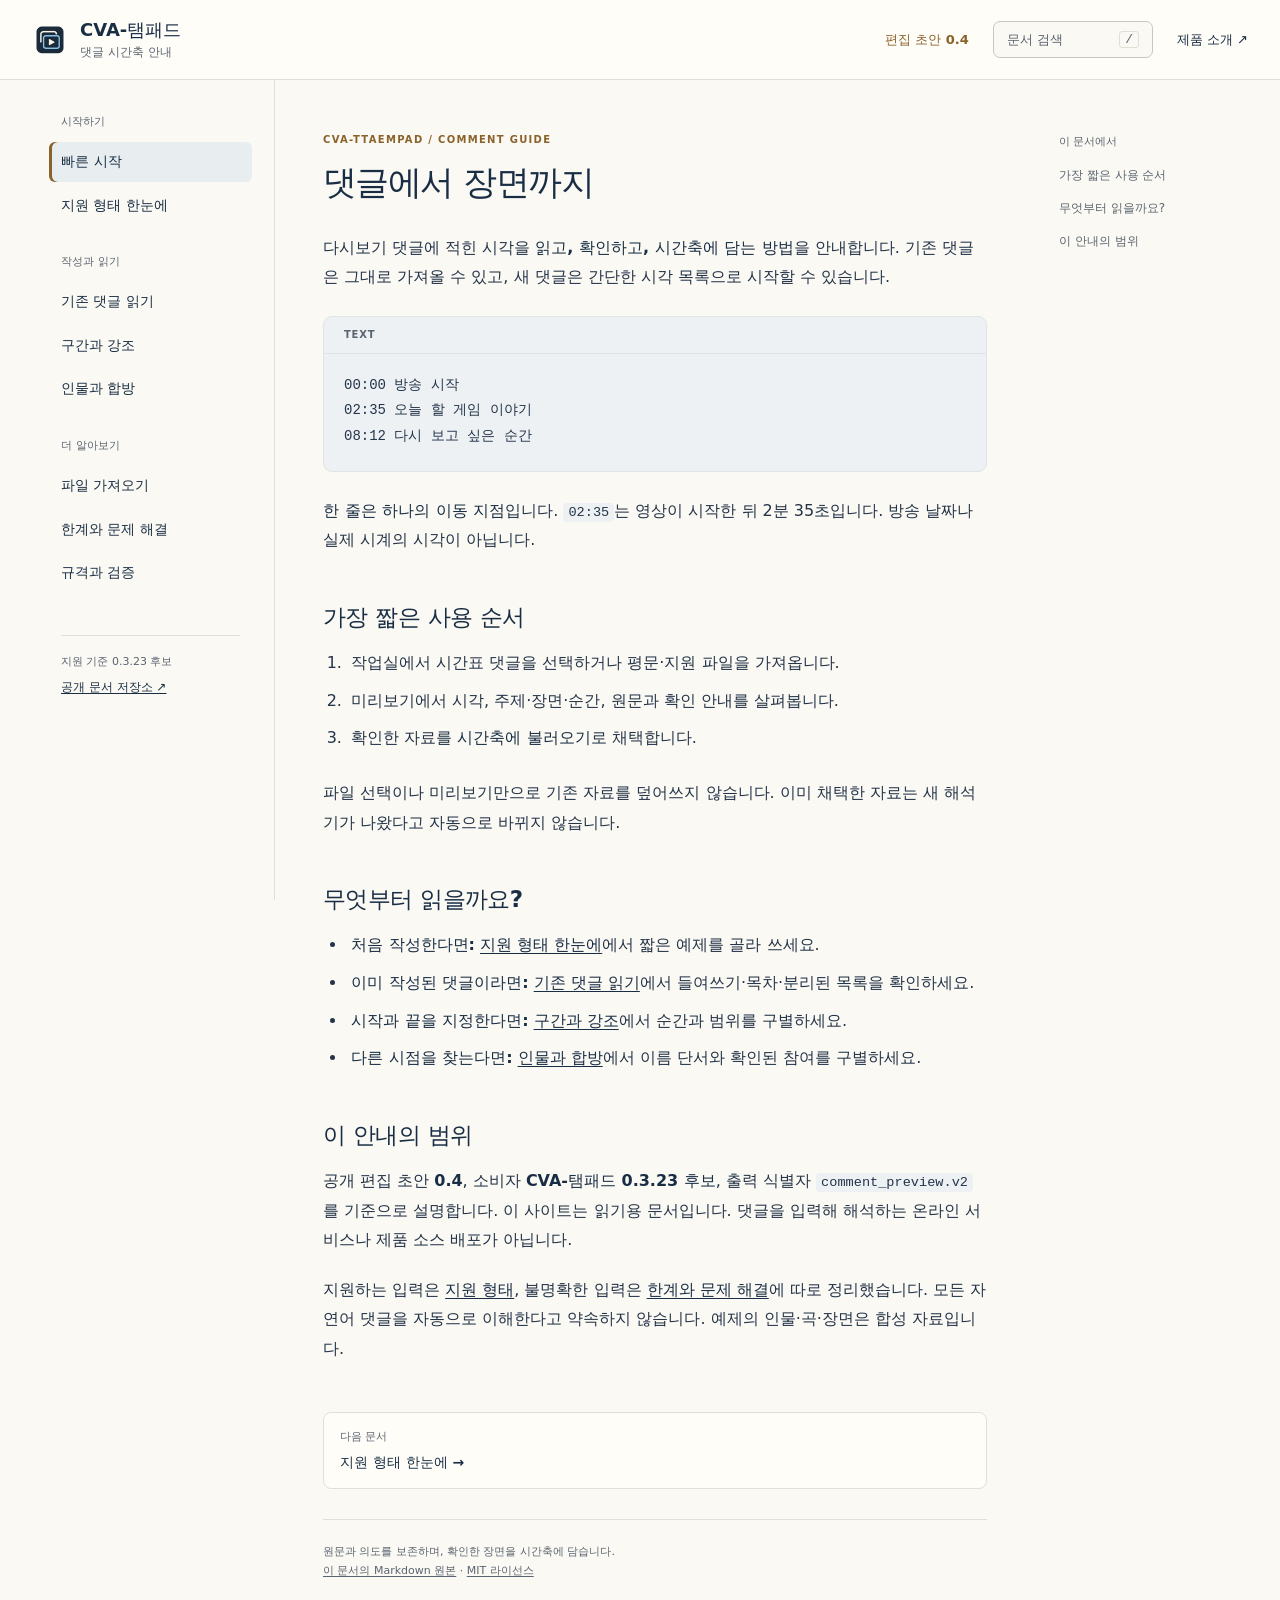
==== docs/index.html @ ede3d22b "docs: publish selective CVA-탬패드 comment guide and reading site" ====
<!doctype html>
<html lang="ko">
<head>
  <meta charset="utf-8"><meta name="viewport" content="width=device-width,initial-scale=1">
  <title>빠른 시작 · CVA-탬패드 댓글 안내</title>
  <meta name="description" content="CVA-탬패드가 읽는 댓글 시각과 목차, 구간, 인물, 파일 형식을 예제로 설명합니다.">
  <meta name="color-scheme" content="light">
  <link rel="icon" href="assets/app-icon.png" type="image/png">
  <link rel="stylesheet" href="assets/site.css">
  <script src="assets/search-index.js" defer></script><script src="assets/site.js" defer></script>
</head>
<body>
  <a class="skip-link" href="#main">본문으로 건너뛰기</a>
  <header class="site-header">
    <a class="brand" href="index.html"><img src="assets/app-icon.png" alt="" width="36" height="36"><span>CVA-탬패드<small>댓글 시간축 안내</small></span></a>
    <div class="header-actions"><span class="version">편집 초안 0.4</span><button class="search-open" type="button" hidden>문서 검색 <kbd>/</kbd></button><a href="https://ttaem.com/brand/ttaempad">제품 소개 <span aria-hidden="true">↗</span></a></div>
  </header>
  <div class="site-layout">
    <aside class="sidebar"><details class="nav-drawer" open><summary>문서 목차</summary><nav aria-label="문서"><p class="nav-group">시작하기</p>
<a href="index.html" aria-current="page">빠른 시작</a>
<a href="formats.html">지원 형태 한눈에</a>
<p class="nav-group">작성과 읽기</p>
<a href="existing.html">기존 댓글 읽기</a>
<a href="ranges.html">구간과 강조</a>
<a href="people.html">인물과 합방</a>
<p class="nav-group">더 알아보기</p>
<a href="files.html">파일 가져오기</a>
<a href="limits.html">한계와 문제 해결</a>
<a href="reference.html">규격과 검증</a></nav><div class="sidebar-foot"><span>지원 기준 0.3.23 후보</span><a href="https://github.com/ttaem00/cva-ttaempad-timeline-spec">공개 문서 저장소 ↗</a></div></details></aside>
    <main id="main" tabindex="-1"><p class="eyebrow">CVA-TTAEMPAD / COMMENT GUIDE</p><article><h1 id="댓글에서-장면까지">댓글에서 장면까지</h1>
<p>다시보기 댓글에 적힌 시각을 <strong>읽고, 확인하고, 시간축에 담는 방법</strong>을 안내합니다. 기존 댓글은 그대로 가져올 수 있고, 새 댓글은 간단한 시각 목록으로 시작할 수 있습니다.</p>
<div class="code-example"><span class="code-label">TEXT</span><pre><code>00:00 방송 시작
02:35 오늘 할 게임 이야기
08:12 다시 보고 싶은 순간</code></pre></div>
<p><strong>한 줄은 하나의 이동 지점</strong>입니다. <code>02:35</code>는 영상이 시작한 뒤 2분 35초입니다. 방송 날짜나 실제 시계의 시각이 아닙니다.</p>
<h2 id="가장-짧은-사용-순서">가장 짧은 사용 순서</h2>
<ol><li>작업실에서 시간표 댓글을 선택하거나 평문·지원 파일을 가져옵니다.</li><li>미리보기에서 시각, 주제·장면·순간, 원문과 확인 안내를 살펴봅니다.</li><li>확인한 자료를 <strong>시간축에 불러오기</strong>로 채택합니다.</li></ol>
<p>파일 선택이나 미리보기만으로 기존 자료를 덮어쓰지 않습니다. 이미 채택한 자료는 새 해석기가 나왔다고 자동으로 바뀌지 않습니다.</p>
<h2 id="무엇부터-읽을까요">무엇부터 읽을까요?</h2>
<ul><li><strong>처음 작성한다면:</strong> <a href="formats.html">지원 형태 한눈에</a>에서 짧은 예제를 골라 쓰세요.</li><li><strong>이미 작성된 댓글이라면:</strong> <a href="existing.html">기존 댓글 읽기</a>에서 들여쓰기·목차·분리된 목록을 확인하세요.</li><li><strong>시작과 끝을 지정한다면:</strong> <a href="ranges.html">구간과 강조</a>에서 순간과 범위를 구별하세요.</li><li><strong>다른 시점을 찾는다면:</strong> <a href="people.html">인물과 합방</a>에서 이름 단서와 확인된 참여를 구별하세요.</li></ul>
<h2 id="이-안내의-범위">이 안내의 범위</h2>
<p>공개 편집 초안 <strong>0.4</strong>, 소비자 <strong>CVA-탬패드 0.3.23 후보</strong>, 출력 식별자 <code>comment_preview.v2</code>를 기준으로 설명합니다. 이 사이트는 읽기용 문서입니다. 댓글을 입력해 해석하는 온라인 서비스나 제품 소스 배포가 아닙니다.</p>
<p>지원하는 입력은 <a href="formats.html">지원 형태</a>, 불명확한 입력은 <a href="limits.html">한계와 문제 해결</a>에 따로 정리했습니다. 모든 자연어 댓글을 자동으로 이해한다고 약속하지 않습니다. 예제의 인물·곡·장면은 합성 자료입니다.</p></article><nav class="page-turn" aria-label="이전 다음 문서"><a href="formats.html"><small>다음 문서</small><span>지원 형태 한눈에 →</span></a></nav><footer>원문과 의도를 보존하며, 확인한 장면을 시간축에 담습니다.<br><a href="source/index.md">이 문서의 Markdown 원본</a> · <a href="https://github.com/ttaem00/cva-ttaempad-timeline-spec/blob/main/LICENSE">MIT 라이선스</a></footer></main>
    <aside class="toc"><nav aria-label="현재 문서 목차"><p>이 문서에서</p><a class="toc-depth-2" href="#가장-짧은-사용-순서">가장 짧은 사용 순서</a><a class="toc-depth-2" href="#무엇부터-읽을까요">무엇부터 읽을까요?</a><a class="toc-depth-2" href="#이-안내의-범위">이 안내의 범위</a></nav></aside>
  </div>
  <dialog id="search-dialog" aria-labelledby="search-title"><form method="dialog" class="search-head"><h2 id="search-title">문서 검색</h2><button aria-label="검색 닫기">닫기</button></form><label for="search-input">찾을 내용</label><input id="search-input" type="search" placeholder="예: 들여쓰기, 괄호, 합방" autocomplete="off"><p id="search-status" role="status">단어를 입력하면 문서를 찾습니다.</p><div id="search-results"></div></dialog>
  <noscript><p class="no-script">본문과 목차는 그대로 읽을 수 있습니다. 검색은 브라우저의 페이지 찾기(Ctrl+F)를 사용하세요.</p></noscript>
</body></html>
---- docs/assets/site.css ----
:root{--paper:#fbf9f3;--surface:#fffdf8;--navy:#192e45;--text:#243449;--muted:#5a6470;--brass:#8a622b;--line:#e2dfd5;--code:#edf1f4;--selected:#e8edf0;--focus:#285c91;font-family:system-ui,-apple-system,"Segoe UI","Malgun Gothic",sans-serif;color:var(--text);background:var(--paper);font-synthesis:none}*{box-sizing:border-box}body{margin:0}a{color:var(--navy);text-underline-offset:.2em}a:hover{color:#75551f}button,input,summary{font:inherit}button,summary{cursor:pointer}button{color:var(--navy);background:var(--surface);border:1px solid #c9c7bf;border-radius:7px;padding:.55rem .8rem}a:focus-visible,button:focus-visible,input:focus-visible,summary:focus-visible,.table-scroll:focus-visible{outline:3px solid var(--focus);outline-offset:4px}main:focus{outline:none}.skip-link{position:fixed;z-index:10;left:12px;top:10px;padding:10px 16px;background:var(--navy);color:white;transform:translateY(-160%)}.skip-link:focus{transform:translateY(0)}.site-header{height:80px;border-bottom:1px solid var(--line);display:flex;align-items:center;justify-content:space-between;padding:0 32px;gap:20px;background:var(--surface);position:sticky;top:0;z-index:3}.brand{display:flex;align-items:center;gap:12px;text-decoration:none;font-size:18px;font-weight:750}.brand small{display:block;font-size:12px;color:var(--muted);font-weight:500;margin-top:2px}.header-actions{display:flex;align-items:center;gap:24px;font-size:13px}.header-actions>a{text-decoration:none}.version{color:var(--brass);font-weight:600}.search-open{min-width:160px;text-align:left;background:var(--paper);color:var(--muted);font-size:13px}.search-open kbd{float:right;border:1px solid var(--line);padding:0 5px;border-radius:3px}.site-layout{display:grid;grid-template-columns:248px minmax(0,760px) 218px;max-width:1420px;margin:auto;justify-content:center}.sidebar{border-right:1px solid var(--line);padding:34px 22px;position:sticky;top:80px;height:calc(100vh - 80px);overflow-y:auto}.nav-drawer>summary{display:none}.sidebar nav{display:grid;gap:4px}.nav-group{font-size:11px;color:var(--muted);font-weight:650;margin:25px 12px 9px}.nav-group:first-child{margin-top:0}.sidebar nav>a{font-size:14px;text-decoration:none;padding:10px 12px;border-radius:6px;line-height:1.4}.sidebar nav>a[aria-current]{background:var(--selected);font-weight:700;color:var(--navy);box-shadow:inset 3px 0 var(--brass)}.sidebar-foot{margin:42px 12px 0;padding-top:18px;border-top:1px solid var(--line);display:grid;gap:10px;font-size:11px;color:var(--muted)}.sidebar-foot a{font-size:12px}main{padding:54px 48px 32px;min-width:0}.eyebrow{font-size:10px;letter-spacing:.13em;color:var(--brass);font-weight:650;margin:0 0 14px}article{font-size:16px;line-height:1.85;overflow-wrap:anywhere}h1,h2,h3,h4,h5,h6{color:var(--navy);line-height:1.4;letter-spacing:-.025em;scroll-margin-top:108px}h1{font-size:34px;margin:0 0 26px;letter-spacing:-.045em}h2{font-size:23px;margin:46px 0 15px}h3{font-size:19px;margin:32px 0 12px}h4,h5,h6{font-size:17px;margin:25px 0 10px}article p{margin:0 0 20px}article strong{font-weight:700;color:var(--navy)}article ul,article ol{padding-left:24px;margin:15px 0 25px}article li{padding-left:4px;margin:8px 0}article code{font-family:ui-monospace,"Cascadia Code",Consolas,monospace;background:var(--code);font-size:.85em;padding:2px 5px;border-radius:4px;word-break:normal}article pre{margin:0;white-space:pre;overflow-x:auto;padding:19px 20px 22px;line-height:1.8;font-size:14px;tab-size:2}article pre code{background:none;padding:0;font-size:inherit;border-radius:0}.code-example{background:var(--code);border:1px solid #dfe4e7;border-radius:9px;margin:24px 0}.code-label{display:block;font-size:10px;letter-spacing:.08em;font-weight:650;color:var(--muted);border-bottom:1px solid #dfe4e7;padding:9px 20px}article table{width:100%;border-collapse:collapse;font-size:13px;line-height:1.65}article th{text-align:left;color:var(--navy);background:#f0efe7;font-weight:700;white-space:nowrap}article th,article td{padding:12px 13px;border-bottom:1px solid var(--line);vertical-align:top}.table-scroll{overflow-x:auto;margin:23px 0;border:1px solid var(--line);border-radius:8px}article table tr:last-child td{border-bottom:0}article td code{font-size:12px}blockquote{margin:22px 0;border-left:3px solid var(--brass);padding:10px 18px;background:#f3efe4}.toc{padding:54px 24px;position:sticky;top:80px;height:calc(100vh - 80px);overflow-y:auto}.toc nav{display:grid;gap:13px}.toc p{font-size:11px;color:var(--muted);margin:0 0 4px}.toc a{font-size:12px;line-height:1.65;color:var(--muted);text-decoration:none}.toc a:hover{color:var(--navy);text-decoration:underline}.page-turn{display:flex;gap:15px;margin:48px 0 30px}.page-turn>a{flex:1;padding:16px;border:1px solid var(--line);border-radius:8px;text-decoration:none;background:var(--surface)}.page-turn small{display:block;font-size:11px;color:var(--muted);margin-bottom:8px}.page-turn span{font-size:14px;font-weight:600}footer{font-size:11px;line-height:1.8;color:var(--muted);padding-top:22px;border-top:1px solid var(--line)}footer a{color:var(--muted)}dialog{border:1px solid var(--line);border-radius:12px;padding:24px;width:min(640px,calc(100vw - 32px));max-height:80vh;color:var(--text);background:var(--surface)}dialog::backdrop{background:rgb(16 31 46 / .45)}.search-head{display:flex;align-items:center;justify-content:space-between;margin-bottom:20px}.search-head h2{font-size:20px;margin:0}dialog label{display:block;font-size:13px;font-weight:650;margin-bottom:8px}dialog input{width:100%;padding:12px 14px;border:1px solid #a9b4bc;border-radius:6px;background:white;color:var(--text)}#search-status{font-size:12px;color:var(--muted);line-height:1.6}#search-results{display:grid;gap:7px}#search-results a{display:block;padding:12px;border:1px solid var(--line);border-radius:6px;text-decoration:none;font-size:14px}.no-script{padding:10px 24px;font-size:12px;background:#f0eadb}[hidden]{display:none!important}@media(max-width:1250px){.site-layout{grid-template-columns:220px minmax(0,760px)}.toc{display:none}.sidebar{padding-left:17px;padding-right:17px}.site-header{padding:0 24px}}@media(max-width:800px){.site-header{height:auto;min-height:72px;padding:14px 20px;position:static;align-items:flex-start}.brand{font-size:16px;gap:8px}.brand img{width:32px;height:32px}.header-actions{gap:10px;flex-wrap:wrap;justify-content:flex-end}.header-actions>a,.version{display:none}.search-open{min-width:110px;padding:9px 10px}.site-layout{display:block}.sidebar{position:static;height:auto;border-right:0;border-bottom:1px solid var(--line);padding:0 20px;background:var(--surface)}.nav-drawer>summary{display:list-item;padding:15px 0;font-size:14px;font-weight:650}.nav-drawer nav{grid-template-columns:1fr 1fr;padding:6px 0 20px}.nav-group{grid-column:1/-1;margin:15px 12px 3px}.sidebar-foot{display:none}main{padding:36px 24px}h1{font-size:29px}h2{font-size:21px;margin-top:36px}article{font-size:15px}article pre{font-size:12px;padding:14px}.table-scroll{margin-left:0;margin-right:0}article th,article td{padding:10px;min-width:96px}h1,h2,h3{scroll-margin-top:24px}.eyebrow{font-size:9px}.page-turn{gap:10px}.page-turn>a{padding:12px}.page-turn span{font-size:13px}}@media print{.site-header,.sidebar,.toc,.page-turn,dialog,.no-script{display:none}.site-layout{display:block}main{padding:0;max-width:none}article{font-size:11pt}a{color:inherit}pre{white-space:pre-wrap!important}h2{break-after:avoid}.code-example,table{break-inside:avoid}footer{margin-top:24px}}
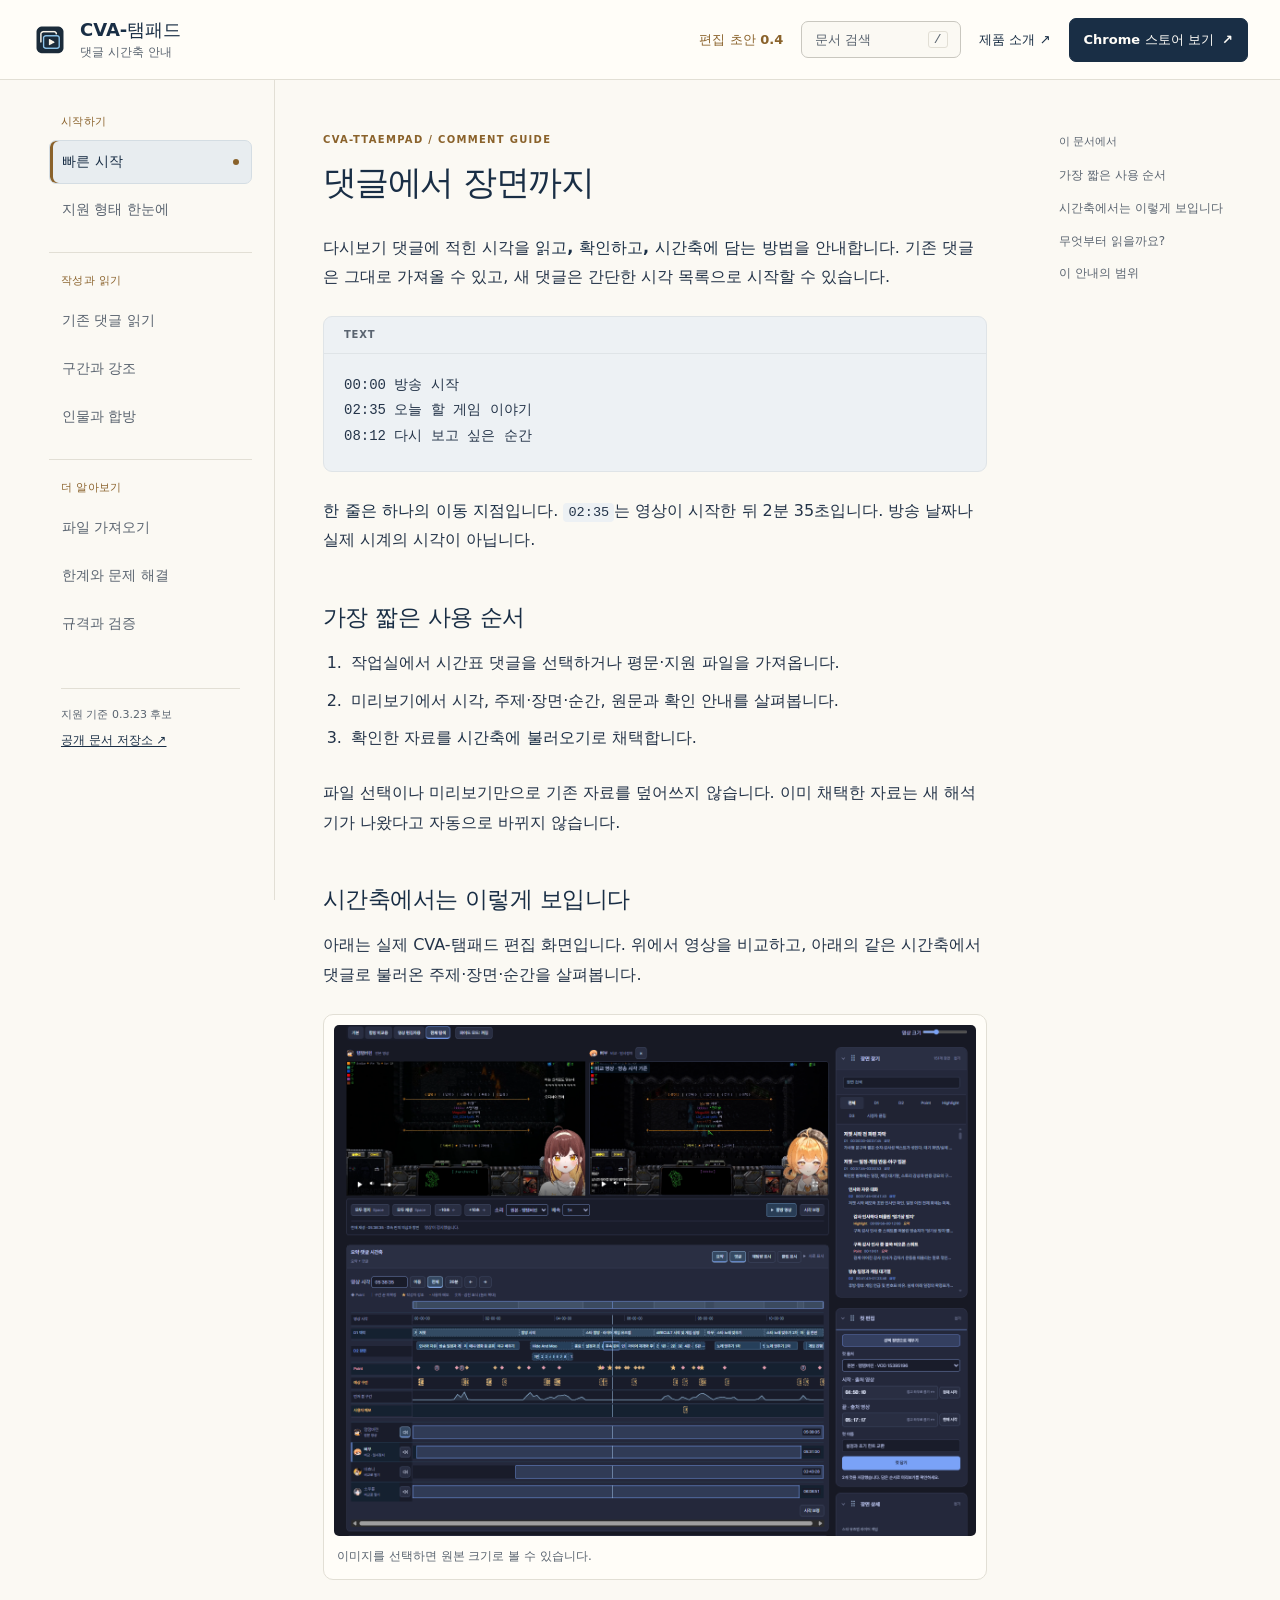
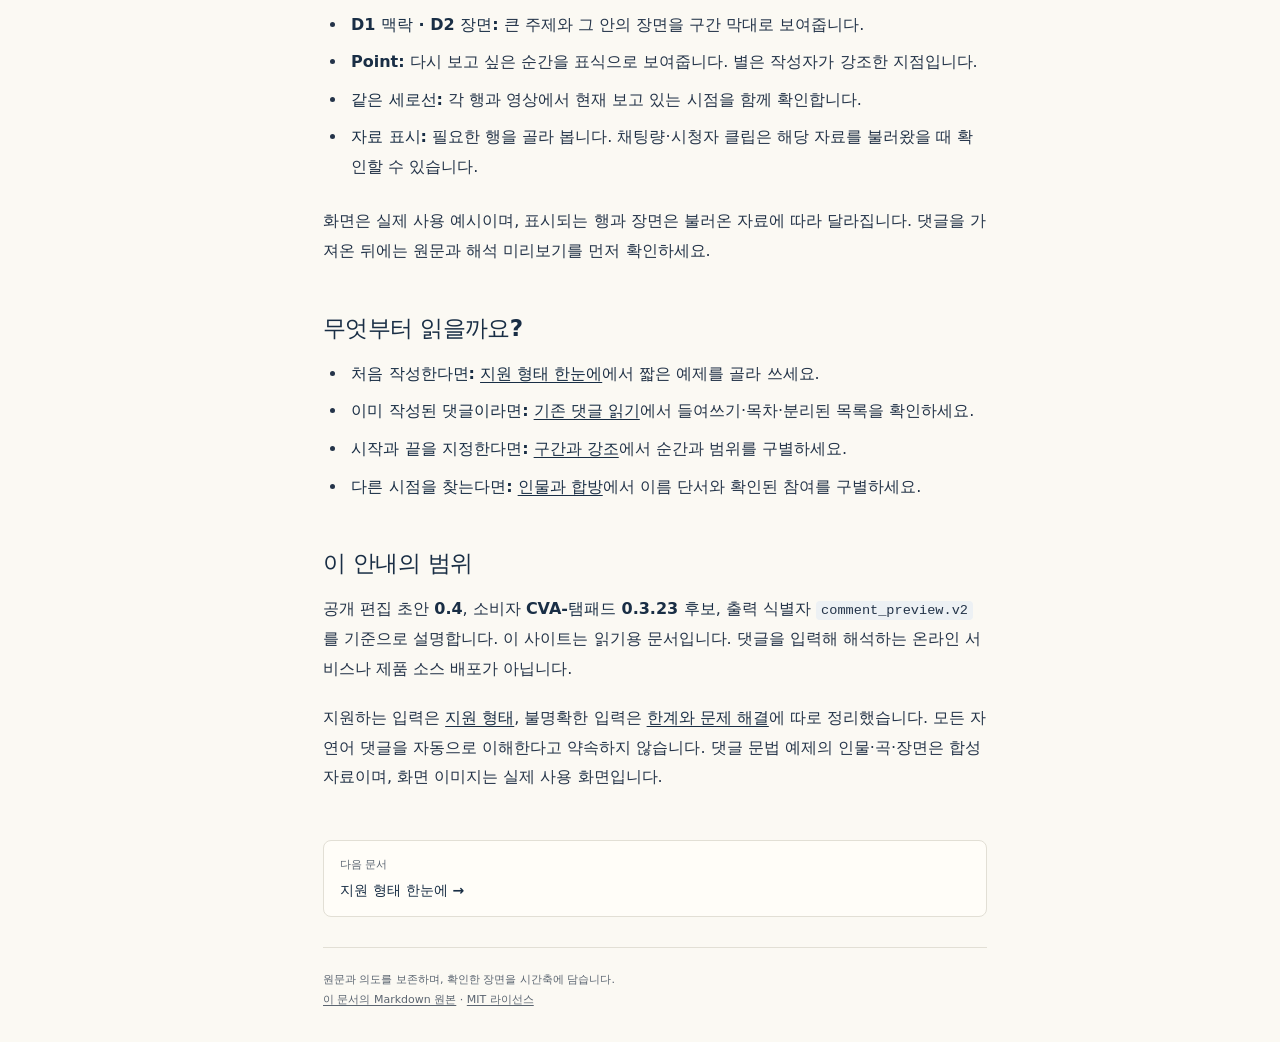
==== commit eabf788a: "docs: refine navigation and show actual editor timeline" ====
--- a/docs/index.html
+++ b/docs/index.html
@@ -13,20 +13,23 @@
   <a class="skip-link" href="#main">본문으로 건너뛰기</a>
   <header class="site-header">
     <a class="brand" href="index.html"><img src="assets/app-icon.png" alt="" width="36" height="36"><span>CVA-탬패드<small>댓글 시간축 안내</small></span></a>
-    <div class="header-actions"><span class="version">편집 초안 0.4</span><button class="search-open" type="button" hidden>문서 검색 <kbd>/</kbd></button><a href="https://ttaem.com/brand/ttaempad">제품 소개 <span aria-hidden="true">↗</span></a></div>
+    <div class="header-actions"><span class="version">편집 초안 0.4</span><button class="search-open" type="button" hidden>문서 검색 <kbd>/</kbd></button><a class="product-link" href="https://ttaem.com/brand/ttaempad">제품 소개 <span aria-hidden="true">↗</span></a><a class="store-cta" href="https://chromewebstore.google.com/detail/ajokeikoipagcdnpdkkbamidkjgeghon/preview?hl=ko&amp;authuser=0">Chrome 스토어 보기 <span aria-hidden="true">↗</span></a></div>
   </header>
   <div class="site-layout">
-    <aside class="sidebar"><details class="nav-drawer" open><summary>문서 목차</summary><nav aria-label="문서"><p class="nav-group">시작하기</p>
+    <aside class="sidebar"><details class="nav-drawer" open><summary>문서 목차</summary><nav aria-label="문서"><div class="nav-section" role="group" aria-labelledby="nav-시작하기"><p id="nav-시작하기" class="nav-group">시작하기</p>
 <a href="index.html" aria-current="page">빠른 시작</a>
 <a href="formats.html">지원 형태 한눈에</a>
-<p class="nav-group">작성과 읽기</p>
+</div>
+<div class="nav-section" role="group" aria-labelledby="nav-작성과-읽기"><p id="nav-작성과-읽기" class="nav-group">작성과 읽기</p>
 <a href="existing.html">기존 댓글 읽기</a>
 <a href="ranges.html">구간과 강조</a>
 <a href="people.html">인물과 합방</a>
-<p class="nav-group">더 알아보기</p>
+</div>
+<div class="nav-section" role="group" aria-labelledby="nav-더-알아보기"><p id="nav-더-알아보기" class="nav-group">더 알아보기</p>
 <a href="files.html">파일 가져오기</a>
 <a href="limits.html">한계와 문제 해결</a>
-<a href="reference.html">규격과 검증</a></nav><div class="sidebar-foot"><span>지원 기준 0.3.23 후보</span><a href="https://github.com/ttaem00/cva-ttaempad-timeline-spec">공개 문서 저장소 ↗</a></div></details></aside>
+<a href="reference.html">규격과 검증</a>
+</div></nav><div class="sidebar-foot"><span>지원 기준 0.3.23 후보</span><a href="https://github.com/ttaem00/cva-ttaempad-timeline-spec">공개 문서 저장소 ↗</a></div></details></aside>
     <main id="main" tabindex="-1"><p class="eyebrow">CVA-TTAEMPAD / COMMENT GUIDE</p><article><h1 id="댓글에서-장면까지">댓글에서 장면까지</h1>
 <p>다시보기 댓글에 적힌 시각을 <strong>읽고, 확인하고, 시간축에 담는 방법</strong>을 안내합니다. 기존 댓글은 그대로 가져올 수 있고, 새 댓글은 간단한 시각 목록으로 시작할 수 있습니다.</p>
 <div class="code-example"><span class="code-label">TEXT</span><pre><code>00:00 방송 시작
@@ -36,12 +39,17 @@
 <h2 id="가장-짧은-사용-순서">가장 짧은 사용 순서</h2>
 <ol><li>작업실에서 시간표 댓글을 선택하거나 평문·지원 파일을 가져옵니다.</li><li>미리보기에서 시각, 주제·장면·순간, 원문과 확인 안내를 살펴봅니다.</li><li>확인한 자료를 <strong>시간축에 불러오기</strong>로 채택합니다.</li></ol>
 <p>파일 선택이나 미리보기만으로 기존 자료를 덮어쓰지 않습니다. 이미 채택한 자료는 새 해석기가 나왔다고 자동으로 바뀌지 않습니다.</p>
+<h2 id="시간축에서는-이렇게-보입니다">시간축에서는 이렇게 보입니다</h2>
+<p>아래는 실제 CVA-탬패드 편집 화면입니다. 위에서 영상을 비교하고, 아래의 같은 시간축에서 댓글로 불러온 주제·장면·순간을 살펴봅니다.</p>
+<figure class="screen-figure"><a href="assets/timeline-preview.png" aria-label="원본과 비교 영상 아래에 D1 맥락·D2 장면 막대와 Point 표식, 예상 구간, 먼저 볼 구간, 사용자 메모, 영상별 시각 행이 배치된 실제 CVA-탬패드 화면 — 원본 이미지 보기"><img src="assets/timeline-preview.png" alt="원본과 비교 영상 아래에 D1 맥락·D2 장면 막대와 Point 표식, 예상 구간, 먼저 볼 구간, 사용자 메모, 영상별 시각 행이 배치된 실제 CVA-탬패드 화면" width="1390" height="1108" loading="lazy" decoding="async"></a><figcaption>이미지를 선택하면 원본 크기로 볼 수 있습니다.</figcaption></figure>
+<ul><li><strong>D1 맥락 · D2 장면:</strong> 큰 주제와 그 안의 장면을 구간 막대로 보여줍니다.</li><li><strong>Point:</strong> 다시 보고 싶은 순간을 표식으로 보여줍니다. 별은 작성자가 강조한 지점입니다.</li><li><strong>같은 세로선:</strong> 각 행과 영상에서 현재 보고 있는 시점을 함께 확인합니다.</li><li><strong>자료 표시:</strong> 필요한 행을 골라 봅니다. 채팅량·시청자 클립은 해당 자료를 불러왔을 때 확인할 수 있습니다.</li></ul>
+<p>화면은 실제 사용 예시이며, 표시되는 행과 장면은 불러온 자료에 따라 달라집니다. 댓글을 가져온 뒤에는 원문과 해석 미리보기를 먼저 확인하세요.</p>
 <h2 id="무엇부터-읽을까요">무엇부터 읽을까요?</h2>
 <ul><li><strong>처음 작성한다면:</strong> <a href="formats.html">지원 형태 한눈에</a>에서 짧은 예제를 골라 쓰세요.</li><li><strong>이미 작성된 댓글이라면:</strong> <a href="existing.html">기존 댓글 읽기</a>에서 들여쓰기·목차·분리된 목록을 확인하세요.</li><li><strong>시작과 끝을 지정한다면:</strong> <a href="ranges.html">구간과 강조</a>에서 순간과 범위를 구별하세요.</li><li><strong>다른 시점을 찾는다면:</strong> <a href="people.html">인물과 합방</a>에서 이름 단서와 확인된 참여를 구별하세요.</li></ul>
 <h2 id="이-안내의-범위">이 안내의 범위</h2>
 <p>공개 편집 초안 <strong>0.4</strong>, 소비자 <strong>CVA-탬패드 0.3.23 후보</strong>, 출력 식별자 <code>comment_preview.v2</code>를 기준으로 설명합니다. 이 사이트는 읽기용 문서입니다. 댓글을 입력해 해석하는 온라인 서비스나 제품 소스 배포가 아닙니다.</p>
-<p>지원하는 입력은 <a href="formats.html">지원 형태</a>, 불명확한 입력은 <a href="limits.html">한계와 문제 해결</a>에 따로 정리했습니다. 모든 자연어 댓글을 자동으로 이해한다고 약속하지 않습니다. 예제의 인물·곡·장면은 합성 자료입니다.</p></article><nav class="page-turn" aria-label="이전 다음 문서"><a href="formats.html"><small>다음 문서</small><span>지원 형태 한눈에 →</span></a></nav><footer>원문과 의도를 보존하며, 확인한 장면을 시간축에 담습니다.<br><a href="source/index.md">이 문서의 Markdown 원본</a> · <a href="https://github.com/ttaem00/cva-ttaempad-timeline-spec/blob/main/LICENSE">MIT 라이선스</a></footer></main>
-    <aside class="toc"><nav aria-label="현재 문서 목차"><p>이 문서에서</p><a class="toc-depth-2" href="#가장-짧은-사용-순서">가장 짧은 사용 순서</a><a class="toc-depth-2" href="#무엇부터-읽을까요">무엇부터 읽을까요?</a><a class="toc-depth-2" href="#이-안내의-범위">이 안내의 범위</a></nav></aside>
+<p>지원하는 입력은 <a href="formats.html">지원 형태</a>, 불명확한 입력은 <a href="limits.html">한계와 문제 해결</a>에 따로 정리했습니다. 모든 자연어 댓글을 자동으로 이해한다고 약속하지 않습니다. 댓글 문법 예제의 인물·곡·장면은 합성 자료이며, 화면 이미지는 실제 사용 화면입니다.</p></article><nav class="page-turn" aria-label="이전 다음 문서"><a href="formats.html"><small>다음 문서</small><span>지원 형태 한눈에 →</span></a></nav><footer>원문과 의도를 보존하며, 확인한 장면을 시간축에 담습니다.<br><a href="source/index.md">이 문서의 Markdown 원본</a> · <a href="https://github.com/ttaem00/cva-ttaempad-timeline-spec/blob/main/LICENSE">MIT 라이선스</a></footer></main>
+    <aside class="toc"><nav aria-label="현재 문서 목차"><p>이 문서에서</p><a class="toc-depth-2" href="#가장-짧은-사용-순서">가장 짧은 사용 순서</a><a class="toc-depth-2" href="#시간축에서는-이렇게-보입니다">시간축에서는 이렇게 보입니다</a><a class="toc-depth-2" href="#무엇부터-읽을까요">무엇부터 읽을까요?</a><a class="toc-depth-2" href="#이-안내의-범위">이 안내의 범위</a></nav></aside>
   </div>
   <dialog id="search-dialog" aria-labelledby="search-title"><form method="dialog" class="search-head"><h2 id="search-title">문서 검색</h2><button aria-label="검색 닫기">닫기</button></form><label for="search-input">찾을 내용</label><input id="search-input" type="search" placeholder="예: 들여쓰기, 괄호, 합방" autocomplete="off"><p id="search-status" role="status">단어를 입력하면 문서를 찾습니다.</p><div id="search-results"></div></dialog>
   <noscript><p class="no-script">본문과 목차는 그대로 읽을 수 있습니다. 검색은 브라우저의 페이지 찾기(Ctrl+F)를 사용하세요.</p></noscript>
--- a/docs/assets/site.css
+++ b/docs/assets/site.css
@@ -1 +1,138 @@
-:root{--paper:#fbf9f3;--surface:#fffdf8;--navy:#192e45;--text:#243449;--muted:#5a6470;--brass:#8a622b;--line:#e2dfd5;--code:#edf1f4;--selected:#e8edf0;--focus:#285c91;font-family:system-ui,-apple-system,"Segoe UI","Malgun Gothic",sans-serif;color:var(--text);background:var(--paper);font-synthesis:none}*{box-sizing:border-box}body{margin:0}a{color:var(--navy);text-underline-offset:.2em}a:hover{color:#75551f}button,input,summary{font:inherit}button,summary{cursor:pointer}button{color:var(--navy);background:var(--surface);border:1px solid #c9c7bf;border-radius:7px;padding:.55rem .8rem}a:focus-visible,button:focus-visible,input:focus-visible,summary:focus-visible,.table-scroll:focus-visible{outline:3px solid var(--focus);outline-offset:4px}main:focus{outline:none}.skip-link{position:fixed;z-index:10;left:12px;top:10px;padding:10px 16px;background:var(--navy);color:white;transform:translateY(-160%)}.skip-link:focus{transform:translateY(0)}.site-header{height:80px;border-bottom:1px solid var(--line);display:flex;align-items:center;justify-content:space-between;padding:0 32px;gap:20px;background:var(--surface);position:sticky;top:0;z-index:3}.brand{display:flex;align-items:center;gap:12px;text-decoration:none;font-size:18px;font-weight:750}.brand small{display:block;font-size:12px;color:var(--muted);font-weight:500;margin-top:2px}.header-actions{display:flex;align-items:center;gap:24px;font-size:13px}.header-actions>a{text-decoration:none}.version{color:var(--brass);font-weight:600}.search-open{min-width:160px;text-align:left;background:var(--paper);color:var(--muted);font-size:13px}.search-open kbd{float:right;border:1px solid var(--line);padding:0 5px;border-radius:3px}.site-layout{display:grid;grid-template-columns:248px minmax(0,760px) 218px;max-width:1420px;margin:auto;justify-content:center}.sidebar{border-right:1px solid var(--line);padding:34px 22px;position:sticky;top:80px;height:calc(100vh - 80px);overflow-y:auto}.nav-drawer>summary{display:none}.sidebar nav{display:grid;gap:4px}.nav-group{font-size:11px;color:var(--muted);font-weight:650;margin:25px 12px 9px}.nav-group:first-child{margin-top:0}.sidebar nav>a{font-size:14px;text-decoration:none;padding:10px 12px;border-radius:6px;line-height:1.4}.sidebar nav>a[aria-current]{background:var(--selected);font-weight:700;color:var(--navy);box-shadow:inset 3px 0 var(--brass)}.sidebar-foot{margin:42px 12px 0;padding-top:18px;border-top:1px solid var(--line);display:grid;gap:10px;font-size:11px;color:var(--muted)}.sidebar-foot a{font-size:12px}main{padding:54px 48px 32px;min-width:0}.eyebrow{font-size:10px;letter-spacing:.13em;color:var(--brass);font-weight:650;margin:0 0 14px}article{font-size:16px;line-height:1.85;overflow-wrap:anywhere}h1,h2,h3,h4,h5,h6{color:var(--navy);line-height:1.4;letter-spacing:-.025em;scroll-margin-top:108px}h1{font-size:34px;margin:0 0 26px;letter-spacing:-.045em}h2{font-size:23px;margin:46px 0 15px}h3{font-size:19px;margin:32px 0 12px}h4,h5,h6{font-size:17px;margin:25px 0 10px}article p{margin:0 0 20px}article strong{font-weight:700;color:var(--navy)}article ul,article ol{padding-left:24px;margin:15px 0 25px}article li{padding-left:4px;margin:8px 0}article code{font-family:ui-monospace,"Cascadia Code",Consolas,monospace;background:var(--code);font-size:.85em;padding:2px 5px;border-radius:4px;word-break:normal}article pre{margin:0;white-space:pre;overflow-x:auto;padding:19px 20px 22px;line-height:1.8;font-size:14px;tab-size:2}article pre code{background:none;padding:0;font-size:inherit;border-radius:0}.code-example{background:var(--code);border:1px solid #dfe4e7;border-radius:9px;margin:24px 0}.code-label{display:block;font-size:10px;letter-spacing:.08em;font-weight:650;color:var(--muted);border-bottom:1px solid #dfe4e7;padding:9px 20px}article table{width:100%;border-collapse:collapse;font-size:13px;line-height:1.65}article th{text-align:left;color:var(--navy);background:#f0efe7;font-weight:700;white-space:nowrap}article th,article td{padding:12px 13px;border-bottom:1px solid var(--line);vertical-align:top}.table-scroll{overflow-x:auto;margin:23px 0;border:1px solid var(--line);border-radius:8px}article table tr:last-child td{border-bottom:0}article td code{font-size:12px}blockquote{margin:22px 0;border-left:3px solid var(--brass);padding:10px 18px;background:#f3efe4}.toc{padding:54px 24px;position:sticky;top:80px;height:calc(100vh - 80px);overflow-y:auto}.toc nav{display:grid;gap:13px}.toc p{font-size:11px;color:var(--muted);margin:0 0 4px}.toc a{font-size:12px;line-height:1.65;color:var(--muted);text-decoration:none}.toc a:hover{color:var(--navy);text-decoration:underline}.page-turn{display:flex;gap:15px;margin:48px 0 30px}.page-turn>a{flex:1;padding:16px;border:1px solid var(--line);border-radius:8px;text-decoration:none;background:var(--surface)}.page-turn small{display:block;font-size:11px;color:var(--muted);margin-bottom:8px}.page-turn span{font-size:14px;font-weight:600}footer{font-size:11px;line-height:1.8;color:var(--muted);padding-top:22px;border-top:1px solid var(--line)}footer a{color:var(--muted)}dialog{border:1px solid var(--line);border-radius:12px;padding:24px;width:min(640px,calc(100vw - 32px));max-height:80vh;color:var(--text);background:var(--surface)}dialog::backdrop{background:rgb(16 31 46 / .45)}.search-head{display:flex;align-items:center;justify-content:space-between;margin-bottom:20px}.search-head h2{font-size:20px;margin:0}dialog label{display:block;font-size:13px;font-weight:650;margin-bottom:8px}dialog input{width:100%;padding:12px 14px;border:1px solid #a9b4bc;border-radius:6px;background:white;color:var(--text)}#search-status{font-size:12px;color:var(--muted);line-height:1.6}#search-results{display:grid;gap:7px}#search-results a{display:block;padding:12px;border:1px solid var(--line);border-radius:6px;text-decoration:none;font-size:14px}.no-script{padding:10px 24px;font-size:12px;background:#f0eadb}[hidden]{display:none!important}@media(max-width:1250px){.site-layout{grid-template-columns:220px minmax(0,760px)}.toc{display:none}.sidebar{padding-left:17px;padding-right:17px}.site-header{padding:0 24px}}@media(max-width:800px){.site-header{height:auto;min-height:72px;padding:14px 20px;position:static;align-items:flex-start}.brand{font-size:16px;gap:8px}.brand img{width:32px;height:32px}.header-actions{gap:10px;flex-wrap:wrap;justify-content:flex-end}.header-actions>a,.version{display:none}.search-open{min-width:110px;padding:9px 10px}.site-layout{display:block}.sidebar{position:static;height:auto;border-right:0;border-bottom:1px solid var(--line);padding:0 20px;background:var(--surface)}.nav-drawer>summary{display:list-item;padding:15px 0;font-size:14px;font-weight:650}.nav-drawer nav{grid-template-columns:1fr 1fr;padding:6px 0 20px}.nav-group{grid-column:1/-1;margin:15px 12px 3px}.sidebar-foot{display:none}main{padding:36px 24px}h1{font-size:29px}h2{font-size:21px;margin-top:36px}article{font-size:15px}article pre{font-size:12px;padding:14px}.table-scroll{margin-left:0;margin-right:0}article th,article td{padding:10px;min-width:96px}h1,h2,h3{scroll-margin-top:24px}.eyebrow{font-size:9px}.page-turn{gap:10px}.page-turn>a{padding:12px}.page-turn span{font-size:13px}}@media print{.site-header,.sidebar,.toc,.page-turn,dialog,.no-script{display:none}.site-layout{display:block}main{padding:0;max-width:none}article{font-size:11pt}a{color:inherit}pre{white-space:pre-wrap!important}h2{break-after:avoid}.code-example,table{break-inside:avoid}footer{margin-top:24px}}
+:root{--paper:#fbf9f3;--surface:#fffdf8;--navy:#192e45;--text:#243449;--muted:#5a6470;--brass:#8a622b;--line:#e2dfd5;--code:#edf1f4;--selected:#e8edf0;--focus:#285c91;font-family:system-ui,-apple-system,"Segoe UI","Malgun Gothic",sans-serif;color:var(--text);background:var(--paper);font-synthesis:none}
+*{box-sizing:border-box}
+body{margin:0}
+a{color:var(--navy);text-underline-offset:.2em}
+a:hover{color:#75551f}
+button,input,summary{font:inherit}
+button,summary{cursor:pointer}
+button{color:var(--navy);background:var(--surface);border:1px solid #c9c7bf;border-radius:7px;padding:.55rem .8rem}
+a:focus-visible,button:focus-visible,input:focus-visible,summary:focus-visible,.table-scroll:focus-visible{outline:3px solid var(--focus);outline-offset:4px}
+main:focus{outline:none}
+.skip-link{position:fixed;z-index:10;left:12px;top:10px;padding:10px 16px;background:var(--navy);color:white;transform:translateY(-160%)}
+.skip-link:focus{transform:translateY(0)}
+.site-header{height:80px;border-bottom:1px solid var(--line);display:flex;align-items:center;justify-content:space-between;padding:0 32px;gap:20px;background:var(--surface);position:sticky;top:0;z-index:3}
+.brand{display:flex;align-items:center;gap:12px;text-decoration:none;font-size:18px;font-weight:750}
+.brand small{display:block;font-size:12px;color:var(--muted);font-weight:500;margin-top:2px}
+.header-actions{display:flex;align-items:center;gap:18px;font-size:13px;min-width:0}
+.header-actions>a{text-decoration:none}
+.store-cta{display:inline-flex;align-items:center;justify-content:center;gap:8px;min-height:44px;padding:10px 14px;border:1px solid var(--navy);border-radius:7px;background:var(--navy);color:var(--surface);font-weight:650;white-space:nowrap}
+.store-cta:hover{background:#284461;border-color:#284461;color:var(--surface)}
+.version{color:var(--brass);font-weight:600}
+.search-open{min-width:160px;text-align:left;background:var(--paper);color:var(--muted);font-size:13px}
+.search-open kbd{float:right;border:1px solid var(--line);padding:0 5px;border-radius:3px}
+.site-layout{display:grid;grid-template-columns:248px minmax(0,760px) 218px;max-width:1420px;margin:auto;justify-content:center}
+.sidebar{border-right:1px solid var(--line);padding:34px 22px;position:sticky;top:80px;height:calc(100vh - 80px);overflow-y:auto}
+.nav-drawer>summary{display:none}
+.sidebar nav{display:grid;gap:20px}
+.nav-section{display:grid;gap:4px;min-width:0}
+.nav-section+.nav-section{padding-top:20px;border-top:1px solid var(--line)}
+.nav-group{font-size:11px;color:var(--brass);font-weight:700;letter-spacing:.025em;margin:0 12px 7px}
+.nav-section>a{display:flex;align-items:center;justify-content:space-between;gap:10px;min-height:44px;font-size:14px;text-decoration:none;padding:10px 12px;border:1px solid transparent;border-radius:7px;line-height:1.4;color:var(--muted)}
+.nav-section>a:hover{background:#f0eee7;color:var(--navy)}
+.nav-section>a[aria-current]{background:var(--selected);border-color:#d4dde3;font-weight:700;color:var(--navy);box-shadow:inset 3px 0 var(--brass)}
+.nav-section>a[aria-current]::after{content:"";width:6px;height:6px;flex:0 0 6px;border-radius:50%;background:var(--brass)}
+.sidebar-foot{margin:42px 12px 0;padding-top:18px;border-top:1px solid var(--line);display:grid;gap:10px;font-size:11px;color:var(--muted)}
+.sidebar-foot a{font-size:12px}
+main{padding:54px 48px 32px;min-width:0}
+.eyebrow{font-size:10px;letter-spacing:.13em;color:var(--brass);font-weight:650;margin:0 0 14px}
+article{font-size:16px;line-height:1.85;overflow-wrap:anywhere}
+h1,h2,h3,h4,h5,h6{color:var(--navy);line-height:1.4;letter-spacing:-.025em;scroll-margin-top:108px}
+h1{font-size:34px;margin:0 0 26px;letter-spacing:-.045em}
+h2{font-size:23px;margin:46px 0 15px}
+h3{font-size:19px;margin:32px 0 12px}
+h4,h5,h6{font-size:17px;margin:25px 0 10px}
+article p{margin:0 0 20px}
+article strong{font-weight:700;color:var(--navy)}
+.screen-figure{margin:24px 0 30px;padding:10px;border:1px solid var(--line);border-radius:10px;background:var(--surface)}
+.screen-figure>a{display:block;border-radius:5px}
+.screen-figure img{display:block;width:100%;height:auto;border-radius:5px}
+.screen-figure figcaption{margin:11px 3px 2px;font-size:12px;line-height:1.6;color:var(--muted)}
+article ul,article ol{padding-left:24px;margin:15px 0 25px}
+article li{padding-left:4px;margin:8px 0}
+article code{font-family:ui-monospace,"Cascadia Code",Consolas,monospace;background:var(--code);font-size:.85em;padding:2px 5px;border-radius:4px;word-break:normal}
+article pre{margin:0;white-space:pre;overflow-x:auto;padding:19px 20px 22px;line-height:1.8;font-size:14px;tab-size:2}
+article pre code{background:none;padding:0;font-size:inherit;border-radius:0}
+.code-example{background:var(--code);border:1px solid #dfe4e7;border-radius:9px;margin:24px 0}
+.code-label{display:block;font-size:10px;letter-spacing:.08em;font-weight:650;color:var(--muted);border-bottom:1px solid #dfe4e7;padding:9px 20px}
+article table{width:100%;border-collapse:collapse;font-size:13px;line-height:1.65}
+article th{text-align:left;color:var(--navy);background:#f0efe7;font-weight:700;white-space:nowrap}
+article th,article td{padding:12px 13px;border-bottom:1px solid var(--line);vertical-align:top}
+.table-scroll{overflow-x:auto;margin:23px 0;border:1px solid var(--line);border-radius:8px}
+article table tr:last-child td{border-bottom:0}
+article td code{font-size:12px}
+blockquote{margin:22px 0;border-left:3px solid var(--brass);padding:10px 18px;background:#f3efe4}
+.toc{padding:54px 24px;position:sticky;top:80px;height:calc(100vh - 80px);overflow-y:auto}
+.toc nav{display:grid;gap:13px}
+.toc p{font-size:11px;color:var(--muted);margin:0 0 4px}
+.toc a{font-size:12px;line-height:1.65;color:var(--muted);text-decoration:none}
+.toc a:hover{color:var(--navy);text-decoration:underline}
+.page-turn{display:flex;gap:15px;margin:48px 0 30px}
+.page-turn>a{flex:1;padding:16px;border:1px solid var(--line);border-radius:8px;text-decoration:none;background:var(--surface)}
+.page-turn small{display:block;font-size:11px;color:var(--muted);margin-bottom:8px}
+.page-turn span{font-size:14px;font-weight:600}
+footer{font-size:11px;line-height:1.8;color:var(--muted);padding-top:22px;border-top:1px solid var(--line)}
+footer a{color:var(--muted)}
+dialog{border:1px solid var(--line);border-radius:12px;padding:24px;width:min(640px,calc(100vw - 32px));max-height:80vh;color:var(--text);background:var(--surface)}
+dialog::backdrop{background:rgb(16 31 46 / .45)}
+.search-head{display:flex;align-items:center;justify-content:space-between;margin-bottom:20px}
+.search-head h2{font-size:20px;margin:0}
+dialog label{display:block;font-size:13px;font-weight:650;margin-bottom:8px}
+dialog input{width:100%;padding:12px 14px;border:1px solid #a9b4bc;border-radius:6px;background:white;color:var(--text)}
+#search-status{font-size:12px;color:var(--muted);line-height:1.6}
+#search-results{display:grid;gap:7px}
+#search-results a{display:block;padding:12px;border:1px solid var(--line);border-radius:6px;text-decoration:none;font-size:14px}
+.no-script{padding:10px 24px;font-size:12px;background:#f0eadb}
+[hidden]{display:none!important}
+@media(max-width:1250px){
+.site-layout{grid-template-columns:220px minmax(0,760px)}
+.toc{display:none}
+.sidebar{padding-left:17px;padding-right:17px}
+.site-header{padding:0 24px}
+}
+@media(max-width:800px){
+.site-header{height:auto;min-height:72px;padding:14px 20px;position:static;align-items:center;flex-wrap:wrap;gap:12px}
+.brand{font-size:16px;gap:8px}
+.brand img{width:32px;height:32px}
+.header-actions{gap:10px;flex-wrap:wrap;justify-content:flex-end}
+.header-actions>.product-link,.version{display:none}
+.search-open{min-width:110px;padding:9px 10px}
+.site-layout{display:block}
+.sidebar{position:static;height:auto;border-right:0;border-bottom:1px solid var(--line);padding:0 20px;background:var(--surface)}
+.nav-drawer>summary{display:list-item;padding:15px 0;font-size:14px;font-weight:650}
+.nav-drawer nav{gap:16px;padding:6px 0 20px}
+.nav-section{grid-template-columns:repeat(2,minmax(0,1fr))}
+.nav-section+.nav-section{padding-top:16px}
+.nav-group{grid-column:1/-1;margin:0 12px 3px}
+.sidebar-foot{display:none}
+main{padding:36px 24px}
+h1{font-size:29px}
+h2{font-size:21px;margin-top:36px}
+article{font-size:15px}
+article pre{font-size:12px;padding:14px}
+.table-scroll{margin-left:0;margin-right:0}
+article th,article td{padding:10px;min-width:96px}
+h1,h2,h3{scroll-margin-top:24px}
+.eyebrow{font-size:9px}
+.page-turn{gap:10px}
+.page-turn>a{padding:12px}
+.page-turn span{font-size:13px}
+}
+@media(max-width:480px){
+.header-actions{width:100%;justify-content:flex-start}
+.search-open{flex:1;min-width:0}
+.store-cta{padding:10px 12px}
+.screen-figure{padding:6px}
+.screen-figure figcaption{font-size:11px}
+}
+@media print{
+.site-header,.sidebar,.toc,.page-turn,dialog,.no-script{display:none}
+.site-layout{display:block}
+main{padding:0;max-width:none}
+article{font-size:11pt}
+a{color:inherit}
+pre{white-space:pre-wrap!important}
+h2{break-after:avoid}
+.code-example,table{break-inside:avoid}
+footer{margin-top:24px}
+}
+
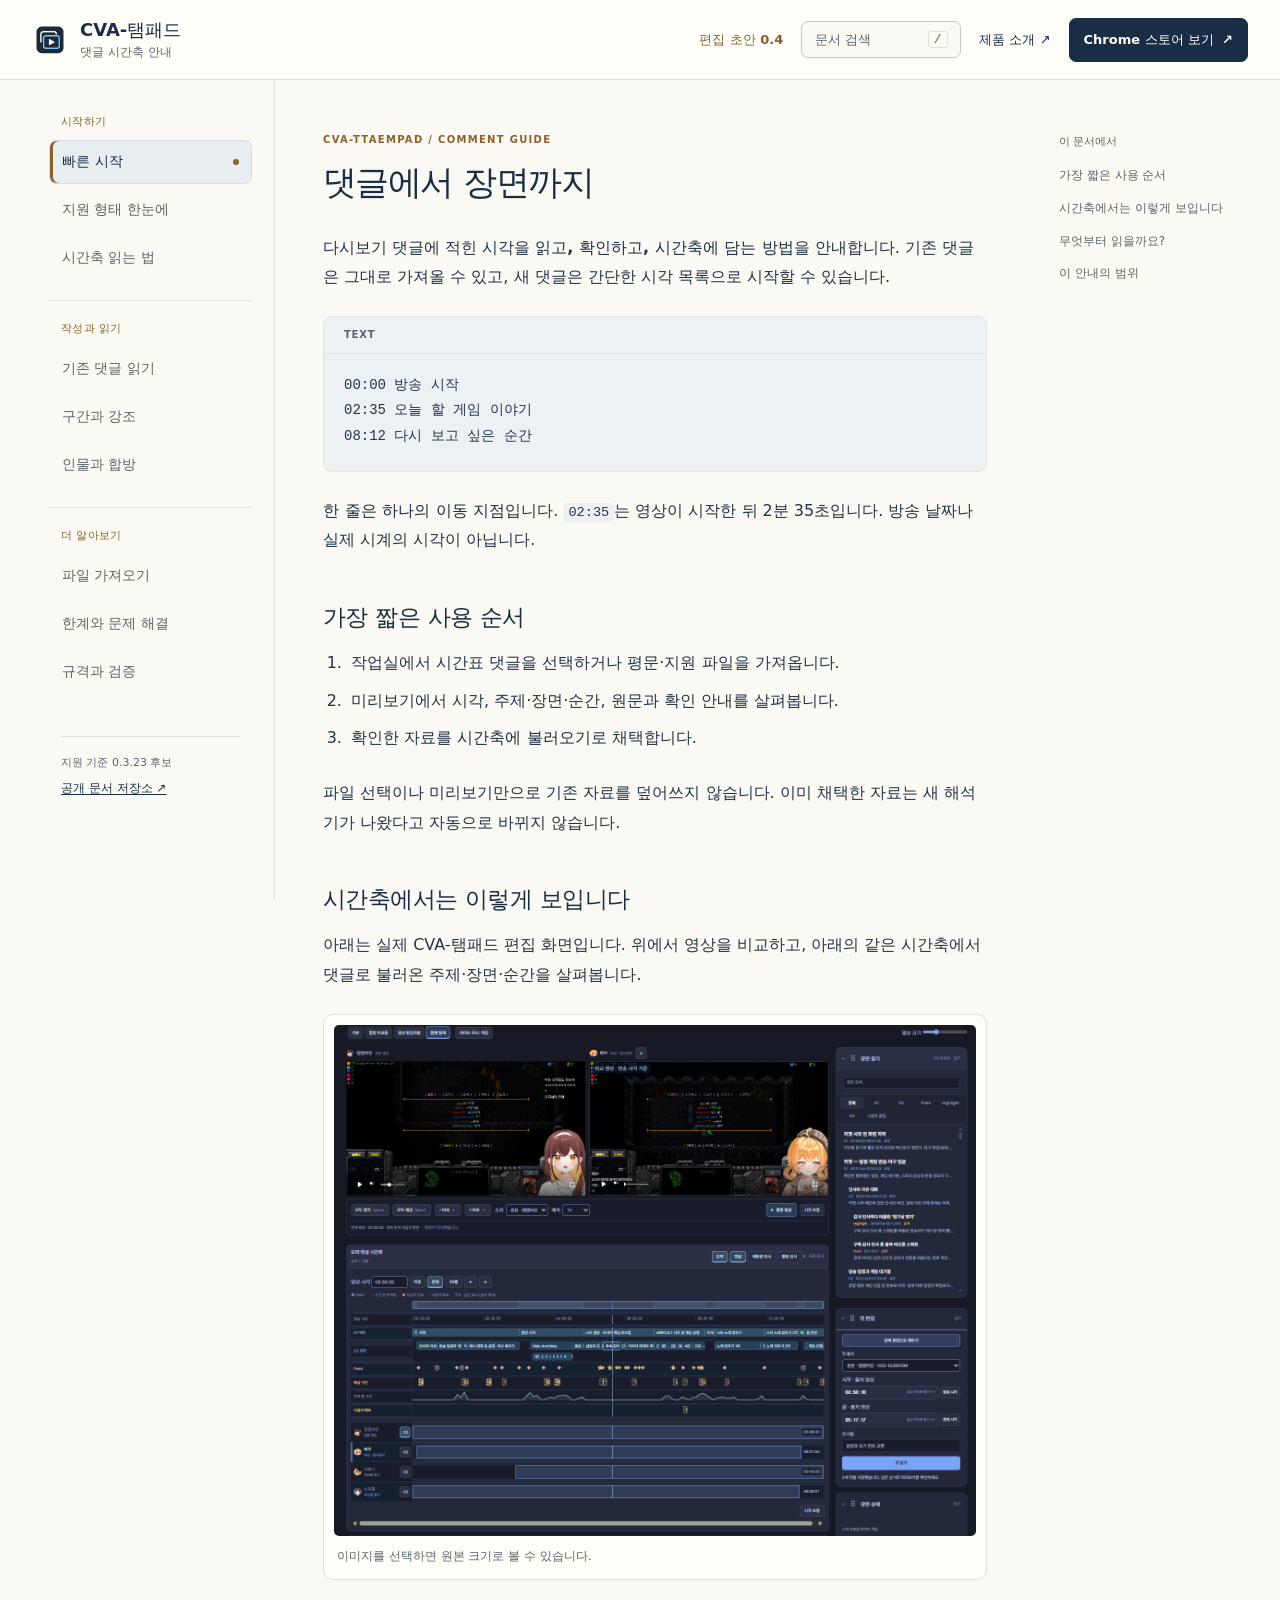
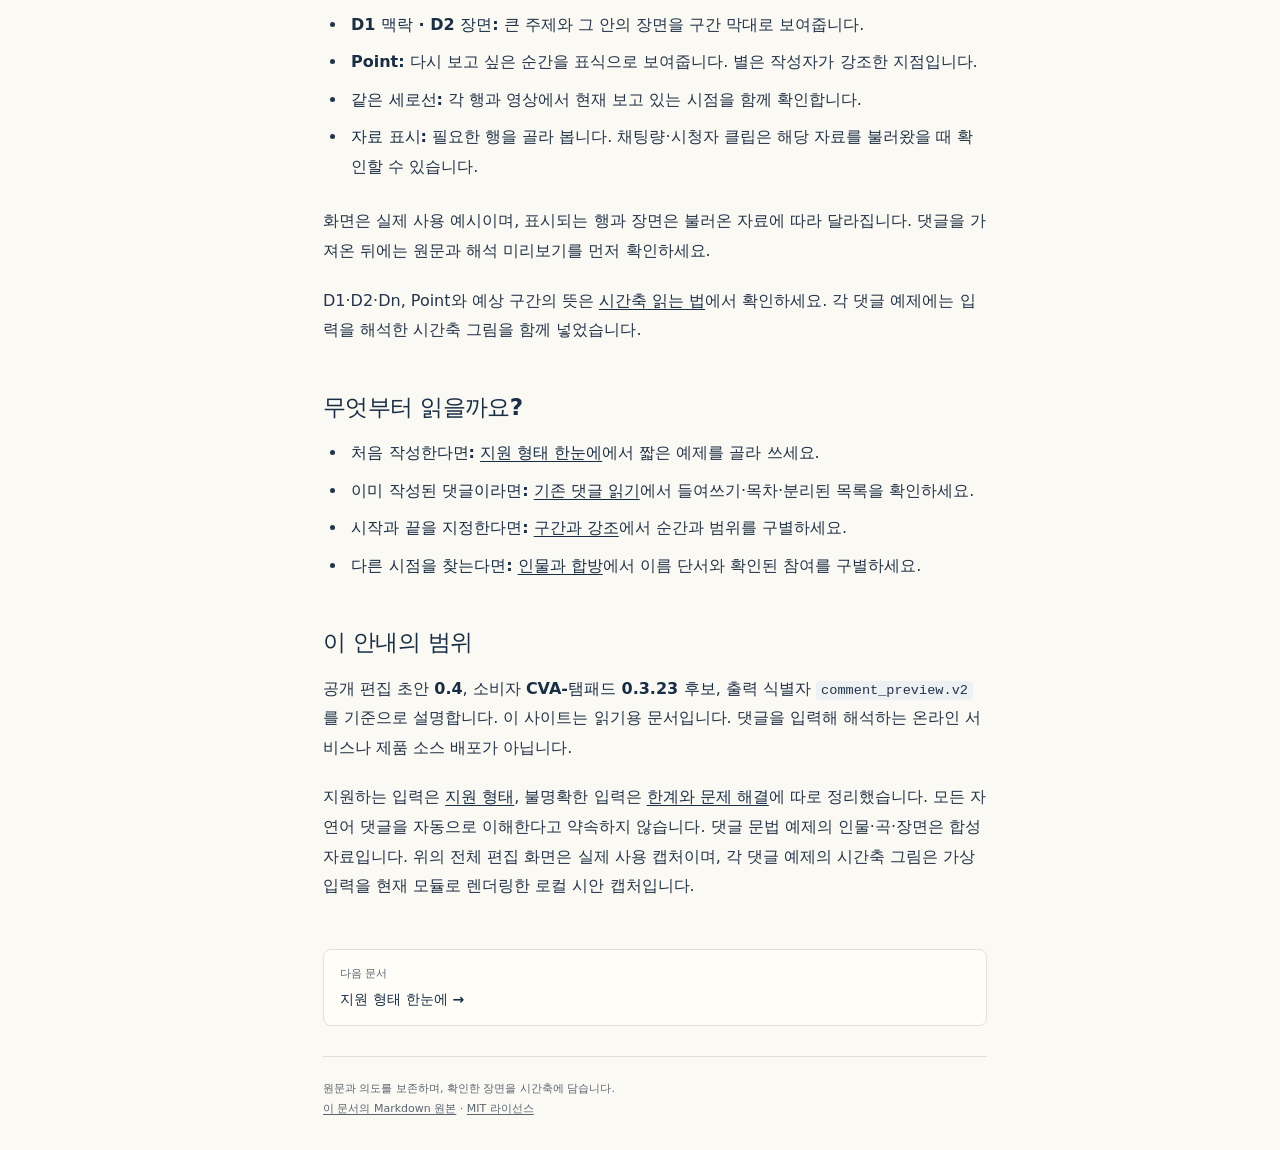
==== commit ed53d5dc: "docs: add CVA timeline example captures and reading glossary" ====
--- a/docs/index.html
+++ b/docs/index.html
@@ -19,6 +19,7 @@
     <aside class="sidebar"><details class="nav-drawer" open><summary>문서 목차</summary><nav aria-label="문서"><div class="nav-section" role="group" aria-labelledby="nav-시작하기"><p id="nav-시작하기" class="nav-group">시작하기</p>
 <a href="index.html" aria-current="page">빠른 시작</a>
 <a href="formats.html">지원 형태 한눈에</a>
+<a href="timeline.html">시간축 읽는 법</a>
 </div>
 <div class="nav-section" role="group" aria-labelledby="nav-작성과-읽기"><p id="nav-작성과-읽기" class="nav-group">작성과 읽기</p>
 <a href="existing.html">기존 댓글 읽기</a>
@@ -44,11 +45,12 @@
 <figure class="screen-figure"><a href="assets/timeline-preview.png" aria-label="원본과 비교 영상 아래에 D1 맥락·D2 장면 막대와 Point 표식, 예상 구간, 먼저 볼 구간, 사용자 메모, 영상별 시각 행이 배치된 실제 CVA-탬패드 화면 — 원본 이미지 보기"><img src="assets/timeline-preview.png" alt="원본과 비교 영상 아래에 D1 맥락·D2 장면 막대와 Point 표식, 예상 구간, 먼저 볼 구간, 사용자 메모, 영상별 시각 행이 배치된 실제 CVA-탬패드 화면" width="1390" height="1108" loading="lazy" decoding="async"></a><figcaption>이미지를 선택하면 원본 크기로 볼 수 있습니다.</figcaption></figure>
 <ul><li><strong>D1 맥락 · D2 장면:</strong> 큰 주제와 그 안의 장면을 구간 막대로 보여줍니다.</li><li><strong>Point:</strong> 다시 보고 싶은 순간을 표식으로 보여줍니다. 별은 작성자가 강조한 지점입니다.</li><li><strong>같은 세로선:</strong> 각 행과 영상에서 현재 보고 있는 시점을 함께 확인합니다.</li><li><strong>자료 표시:</strong> 필요한 행을 골라 봅니다. 채팅량·시청자 클립은 해당 자료를 불러왔을 때 확인할 수 있습니다.</li></ul>
 <p>화면은 실제 사용 예시이며, 표시되는 행과 장면은 불러온 자료에 따라 달라집니다. 댓글을 가져온 뒤에는 원문과 해석 미리보기를 먼저 확인하세요.</p>
+<p>D1·D2·Dn, Point와 예상 구간의 뜻은 <a href="timeline.html">시간축 읽는 법</a>에서 확인하세요. 각 댓글 예제에는 입력을 해석한 시간축 그림을 함께 넣었습니다.</p>
 <h2 id="무엇부터-읽을까요">무엇부터 읽을까요?</h2>
 <ul><li><strong>처음 작성한다면:</strong> <a href="formats.html">지원 형태 한눈에</a>에서 짧은 예제를 골라 쓰세요.</li><li><strong>이미 작성된 댓글이라면:</strong> <a href="existing.html">기존 댓글 읽기</a>에서 들여쓰기·목차·분리된 목록을 확인하세요.</li><li><strong>시작과 끝을 지정한다면:</strong> <a href="ranges.html">구간과 강조</a>에서 순간과 범위를 구별하세요.</li><li><strong>다른 시점을 찾는다면:</strong> <a href="people.html">인물과 합방</a>에서 이름 단서와 확인된 참여를 구별하세요.</li></ul>
 <h2 id="이-안내의-범위">이 안내의 범위</h2>
 <p>공개 편집 초안 <strong>0.4</strong>, 소비자 <strong>CVA-탬패드 0.3.23 후보</strong>, 출력 식별자 <code>comment_preview.v2</code>를 기준으로 설명합니다. 이 사이트는 읽기용 문서입니다. 댓글을 입력해 해석하는 온라인 서비스나 제품 소스 배포가 아닙니다.</p>
-<p>지원하는 입력은 <a href="formats.html">지원 형태</a>, 불명확한 입력은 <a href="limits.html">한계와 문제 해결</a>에 따로 정리했습니다. 모든 자연어 댓글을 자동으로 이해한다고 약속하지 않습니다. 댓글 문법 예제의 인물·곡·장면은 합성 자료이며, 화면 이미지는 실제 사용 화면입니다.</p></article><nav class="page-turn" aria-label="이전 다음 문서"><a href="formats.html"><small>다음 문서</small><span>지원 형태 한눈에 →</span></a></nav><footer>원문과 의도를 보존하며, 확인한 장면을 시간축에 담습니다.<br><a href="source/index.md">이 문서의 Markdown 원본</a> · <a href="https://github.com/ttaem00/cva-ttaempad-timeline-spec/blob/main/LICENSE">MIT 라이선스</a></footer></main>
+<p>지원하는 입력은 <a href="formats.html">지원 형태</a>, 불명확한 입력은 <a href="limits.html">한계와 문제 해결</a>에 따로 정리했습니다. 모든 자연어 댓글을 자동으로 이해한다고 약속하지 않습니다. 댓글 문법 예제의 인물·곡·장면은 합성 자료입니다. 위의 전체 편집 화면은 실제 사용 캡처이며, 각 댓글 예제의 시간축 그림은 가상 입력을 현재 모듈로 렌더링한 로컬 시안 캡처입니다.</p></article><nav class="page-turn" aria-label="이전 다음 문서"><a href="formats.html"><small>다음 문서</small><span>지원 형태 한눈에 →</span></a></nav><footer>원문과 의도를 보존하며, 확인한 장면을 시간축에 담습니다.<br><a href="source/index.md">이 문서의 Markdown 원본</a> · <a href="https://github.com/ttaem00/cva-ttaempad-timeline-spec/blob/main/LICENSE">MIT 라이선스</a></footer></main>
     <aside class="toc"><nav aria-label="현재 문서 목차"><p>이 문서에서</p><a class="toc-depth-2" href="#가장-짧은-사용-순서">가장 짧은 사용 순서</a><a class="toc-depth-2" href="#시간축에서는-이렇게-보입니다">시간축에서는 이렇게 보입니다</a><a class="toc-depth-2" href="#무엇부터-읽을까요">무엇부터 읽을까요?</a><a class="toc-depth-2" href="#이-안내의-범위">이 안내의 범위</a></nav></aside>
   </div>
   <dialog id="search-dialog" aria-labelledby="search-title"><form method="dialog" class="search-head"><h2 id="search-title">문서 검색</h2><button aria-label="검색 닫기">닫기</button></form><label for="search-input">찾을 내용</label><input id="search-input" type="search" placeholder="예: 들여쓰기, 괄호, 합방" autocomplete="off"><p id="search-status" role="status">단어를 입력하면 문서를 찾습니다.</p><div id="search-results"></div></dialog>
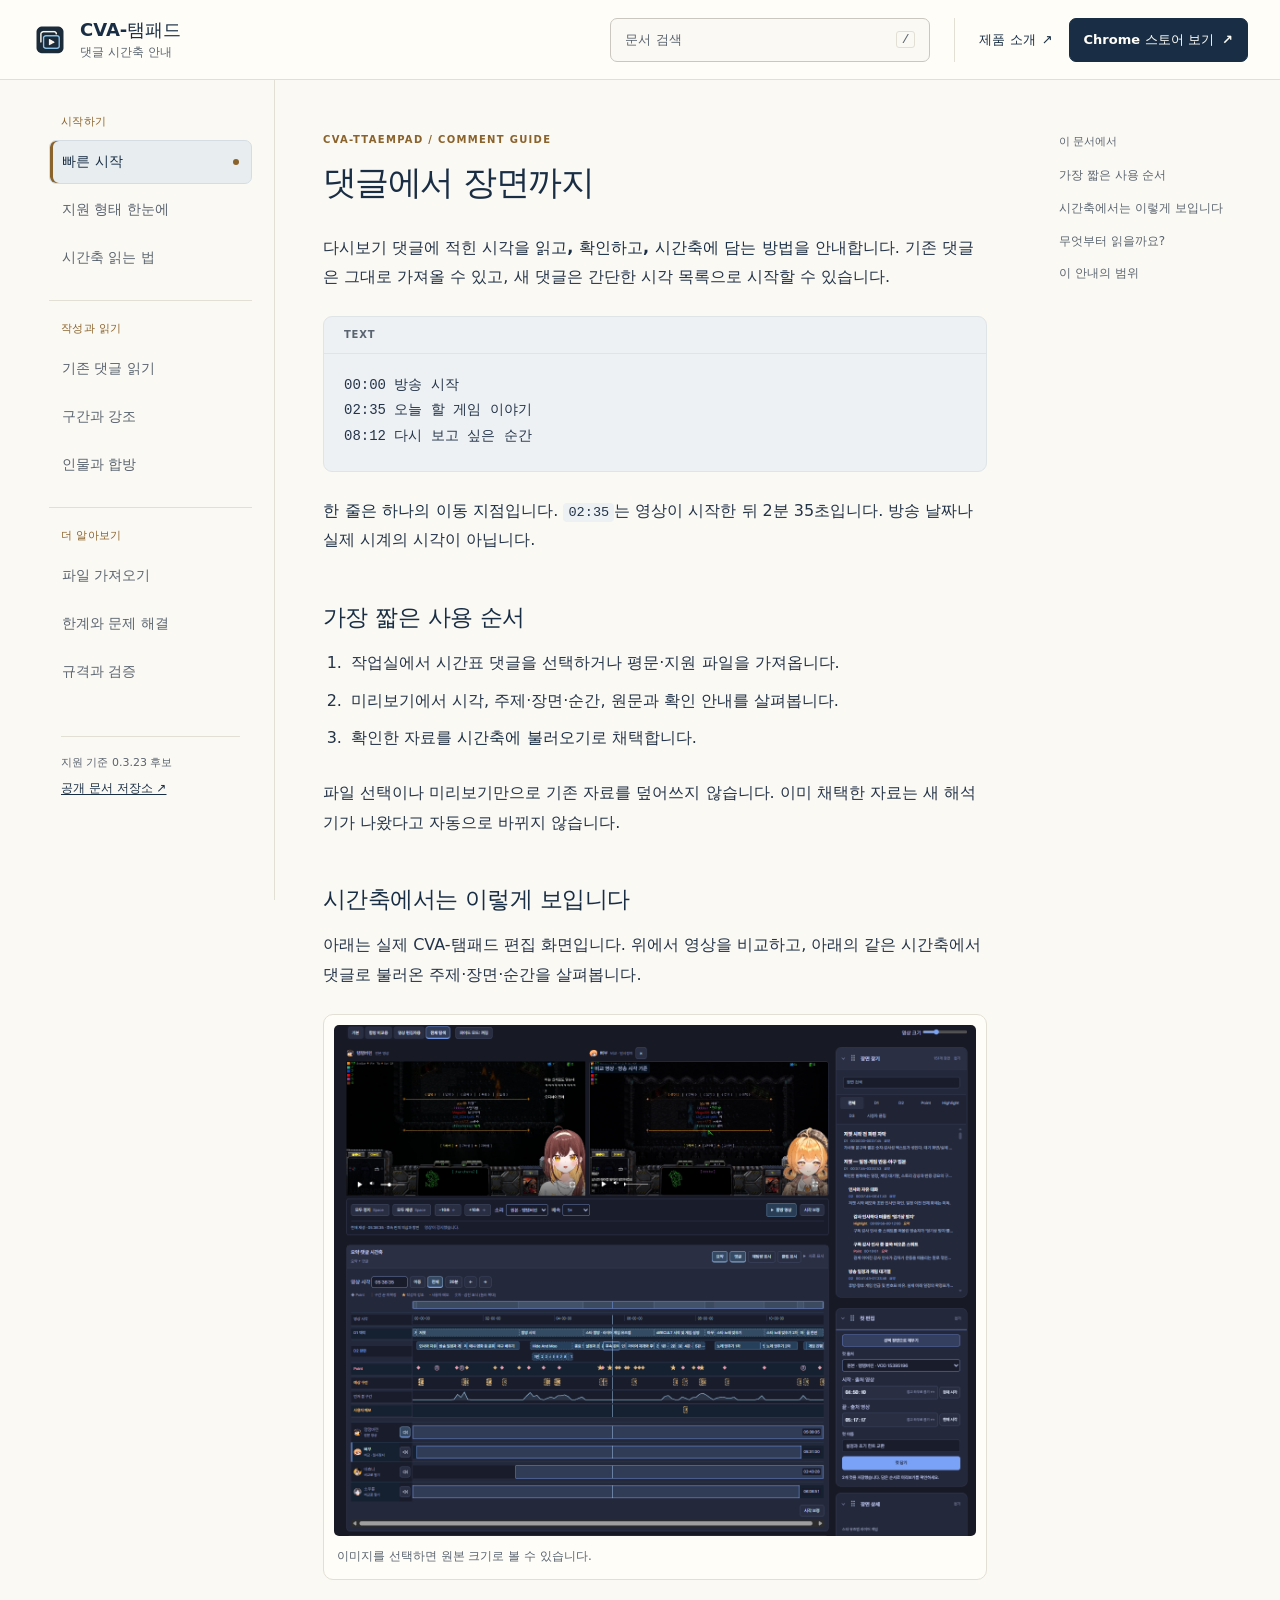
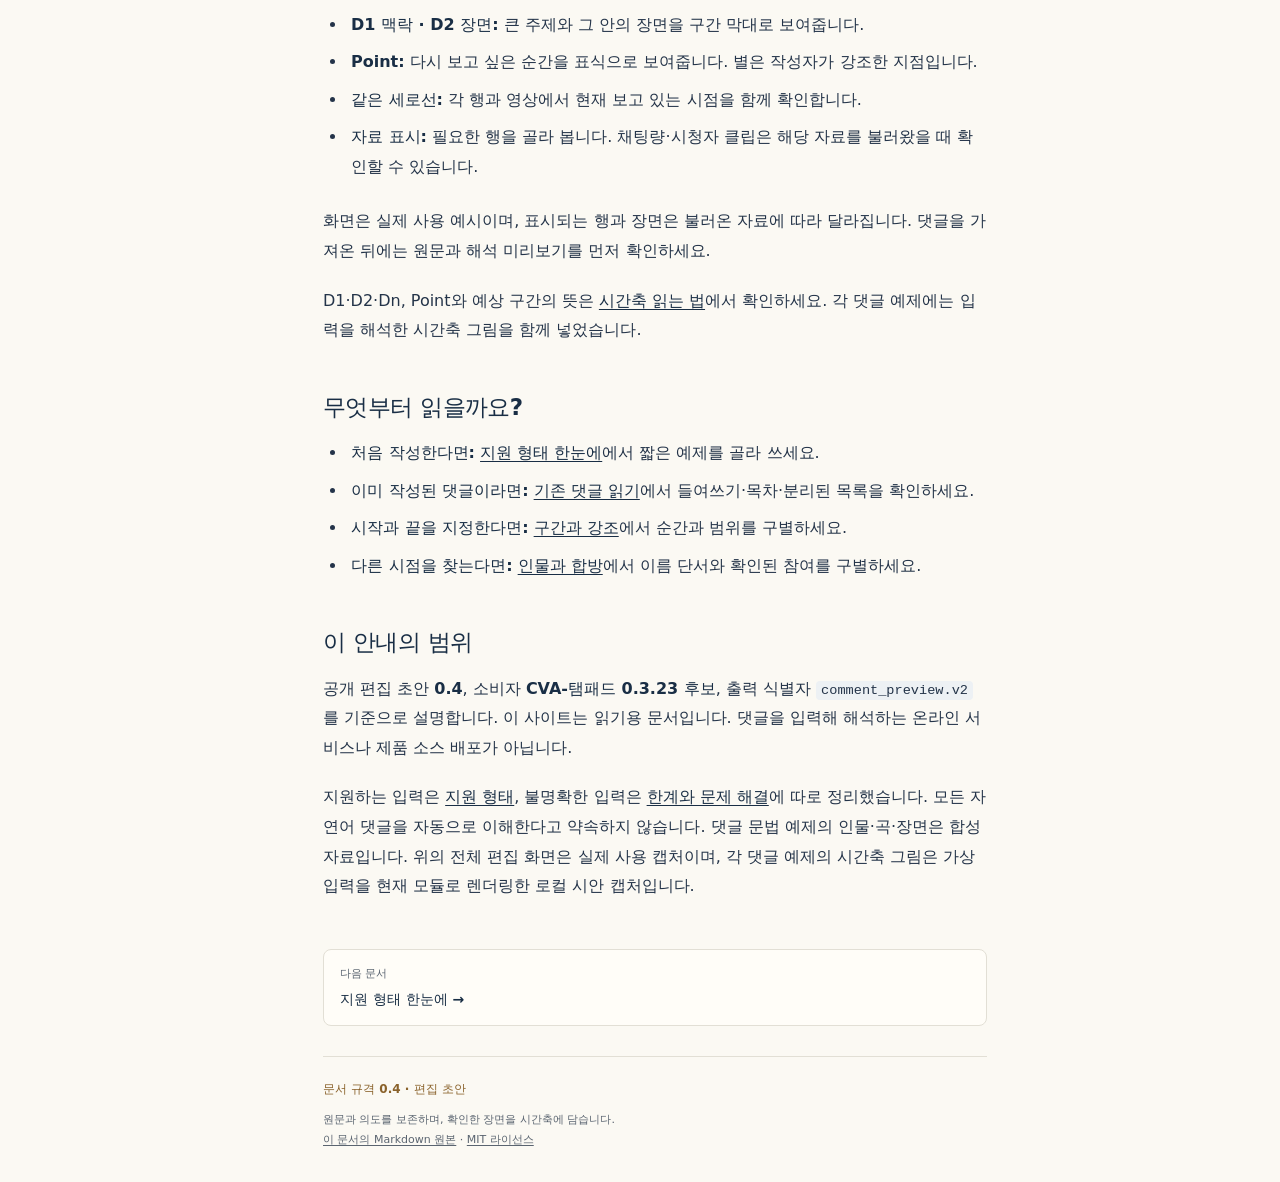
==== commit 95669608: "docs: clarify header search and product navigation hierarchy" ====
--- a/docs/index.html
+++ b/docs/index.html
@@ -13,7 +13,8 @@
   <a class="skip-link" href="#main">본문으로 건너뛰기</a>
   <header class="site-header">
     <a class="brand" href="index.html"><img src="assets/app-icon.png" alt="" width="36" height="36"><span>CVA-탬패드<small>댓글 시간축 안내</small></span></a>
-    <div class="header-actions"><span class="version">편집 초안 0.4</span><button class="search-open" type="button" hidden>문서 검색 <kbd>/</kbd></button><a class="product-link" href="https://ttaem.com/brand/ttaempad">제품 소개 <span aria-hidden="true">↗</span></a><a class="store-cta" href="https://chromewebstore.google.com/detail/ajokeikoipagcdnpdkkbamidkjgeghon/preview?hl=ko&amp;authuser=0">Chrome 스토어 보기 <span aria-hidden="true">↗</span></a></div>
+    <button class="search-open" type="button" hidden><span>문서 검색</span><kbd aria-hidden="true">/</kbd></button>
+    <nav class="header-actions" aria-label="제품 링크"><a class="product-link" href="https://ttaem.com/brand/ttaempad">제품 소개 <span aria-hidden="true">↗</span></a><a class="store-cta" href="https://chromewebstore.google.com/detail/ajokeikoipagcdnpdkkbamidkjgeghon/preview?hl=ko&amp;authuser=0">Chrome 스토어 보기 <span aria-hidden="true">↗</span></a></nav>
   </header>
   <div class="site-layout">
     <aside class="sidebar"><details class="nav-drawer" open><summary>문서 목차</summary><nav aria-label="문서"><div class="nav-section" role="group" aria-labelledby="nav-시작하기"><p id="nav-시작하기" class="nav-group">시작하기</p>
@@ -50,7 +51,7 @@
 <ul><li><strong>처음 작성한다면:</strong> <a href="formats.html">지원 형태 한눈에</a>에서 짧은 예제를 골라 쓰세요.</li><li><strong>이미 작성된 댓글이라면:</strong> <a href="existing.html">기존 댓글 읽기</a>에서 들여쓰기·목차·분리된 목록을 확인하세요.</li><li><strong>시작과 끝을 지정한다면:</strong> <a href="ranges.html">구간과 강조</a>에서 순간과 범위를 구별하세요.</li><li><strong>다른 시점을 찾는다면:</strong> <a href="people.html">인물과 합방</a>에서 이름 단서와 확인된 참여를 구별하세요.</li></ul>
 <h2 id="이-안내의-범위">이 안내의 범위</h2>
 <p>공개 편집 초안 <strong>0.4</strong>, 소비자 <strong>CVA-탬패드 0.3.23 후보</strong>, 출력 식별자 <code>comment_preview.v2</code>를 기준으로 설명합니다. 이 사이트는 읽기용 문서입니다. 댓글을 입력해 해석하는 온라인 서비스나 제품 소스 배포가 아닙니다.</p>
-<p>지원하는 입력은 <a href="formats.html">지원 형태</a>, 불명확한 입력은 <a href="limits.html">한계와 문제 해결</a>에 따로 정리했습니다. 모든 자연어 댓글을 자동으로 이해한다고 약속하지 않습니다. 댓글 문법 예제의 인물·곡·장면은 합성 자료입니다. 위의 전체 편집 화면은 실제 사용 캡처이며, 각 댓글 예제의 시간축 그림은 가상 입력을 현재 모듈로 렌더링한 로컬 시안 캡처입니다.</p></article><nav class="page-turn" aria-label="이전 다음 문서"><a href="formats.html"><small>다음 문서</small><span>지원 형태 한눈에 →</span></a></nav><footer>원문과 의도를 보존하며, 확인한 장면을 시간축에 담습니다.<br><a href="source/index.md">이 문서의 Markdown 원본</a> · <a href="https://github.com/ttaem00/cva-ttaempad-timeline-spec/blob/main/LICENSE">MIT 라이선스</a></footer></main>
+<p>지원하는 입력은 <a href="formats.html">지원 형태</a>, 불명확한 입력은 <a href="limits.html">한계와 문제 해결</a>에 따로 정리했습니다. 모든 자연어 댓글을 자동으로 이해한다고 약속하지 않습니다. 댓글 문법 예제의 인물·곡·장면은 합성 자료입니다. 위의 전체 편집 화면은 실제 사용 캡처이며, 각 댓글 예제의 시간축 그림은 가상 입력을 현재 모듈로 렌더링한 로컬 시안 캡처입니다.</p></article><nav class="page-turn" aria-label="이전 다음 문서"><a href="formats.html"><small>다음 문서</small><span>지원 형태 한눈에 →</span></a></nav><footer><p class="doc-meta">문서 규격 0.4 · 편집 초안</p>원문과 의도를 보존하며, 확인한 장면을 시간축에 담습니다.<br><a href="source/index.md">이 문서의 Markdown 원본</a> · <a href="https://github.com/ttaem00/cva-ttaempad-timeline-spec/blob/main/LICENSE">MIT 라이선스</a></footer></main>
     <aside class="toc"><nav aria-label="현재 문서 목차"><p>이 문서에서</p><a class="toc-depth-2" href="#가장-짧은-사용-순서">가장 짧은 사용 순서</a><a class="toc-depth-2" href="#시간축에서는-이렇게-보입니다">시간축에서는 이렇게 보입니다</a><a class="toc-depth-2" href="#무엇부터-읽을까요">무엇부터 읽을까요?</a><a class="toc-depth-2" href="#이-안내의-범위">이 안내의 범위</a></nav></aside>
   </div>
   <dialog id="search-dialog" aria-labelledby="search-title"><form method="dialog" class="search-head"><h2 id="search-title">문서 검색</h2><button aria-label="검색 닫기">닫기</button></form><label for="search-input">찾을 내용</label><input id="search-input" type="search" placeholder="예: 들여쓰기, 괄호, 합방" autocomplete="off"><p id="search-status" role="status">단어를 입력하면 문서를 찾습니다.</p><div id="search-results"></div></dialog>
--- a/docs/assets/site.css
+++ b/docs/assets/site.css
@@ -10,16 +10,16 @@
 main:focus{outline:none}
 .skip-link{position:fixed;z-index:10;left:12px;top:10px;padding:10px 16px;background:var(--navy);color:white;transform:translateY(-160%)}
 .skip-link:focus{transform:translateY(0)}
-.site-header{height:80px;border-bottom:1px solid var(--line);display:flex;align-items:center;justify-content:space-between;padding:0 32px;gap:20px;background:var(--surface);position:sticky;top:0;z-index:3}
+.site-header{height:80px;border-bottom:1px solid var(--line);display:grid;grid-template-columns:minmax(160px,1fr) minmax(140px,1fr) auto;align-items:center;padding:0 32px;gap:24px;background:var(--surface);position:sticky;top:0;z-index:3}
 .brand{display:flex;align-items:center;gap:12px;text-decoration:none;font-size:18px;font-weight:750}
 .brand small{display:block;font-size:12px;color:var(--muted);font-weight:500;margin-top:2px}
-.header-actions{display:flex;align-items:center;gap:18px;font-size:13px;min-width:0}
+.header-actions{display:flex;align-items:center;gap:16px;font-size:13px;min-width:0;padding-left:24px;border-left:1px solid var(--line)}
 .header-actions>a{text-decoration:none}
+.product-link{display:inline-flex;align-items:center;gap:6px;min-height:44px;white-space:nowrap}
 .store-cta{display:inline-flex;align-items:center;justify-content:center;gap:8px;min-height:44px;padding:10px 14px;border:1px solid var(--navy);border-radius:7px;background:var(--navy);color:var(--surface);font-weight:650;white-space:nowrap}
 .store-cta:hover{background:#284461;border-color:#284461;color:var(--surface)}
-.version{color:var(--brass);font-weight:600}
-.search-open{min-width:160px;text-align:left;background:var(--paper);color:var(--muted);font-size:13px}
-.search-open kbd{float:right;border:1px solid var(--line);padding:0 5px;border-radius:3px}
+.search-open{display:flex;align-items:center;justify-content:space-between;gap:16px;width:100%;max-width:320px;min-width:0;min-height:44px;justify-self:end;padding:10px 14px;text-align:left;background:var(--paper);color:var(--muted);font-size:13px}
+.search-open kbd{border:1px solid var(--line);padding:0 5px;border-radius:3px}
 .site-layout{display:grid;grid-template-columns:248px minmax(0,760px) 218px;max-width:1420px;margin:auto;justify-content:center}
 .sidebar{border-right:1px solid var(--line);padding:34px 22px;position:sticky;top:80px;height:calc(100vh - 80px);overflow-y:auto}
 .nav-drawer>summary{display:none}
@@ -72,6 +72,7 @@
 .page-turn span{font-size:14px;font-weight:600}
 footer{font-size:11px;line-height:1.8;color:var(--muted);padding-top:22px;border-top:1px solid var(--line)}
 footer a{color:var(--muted)}
+.doc-meta{margin:0 0 10px;font-size:12px;font-weight:600;color:var(--brass)}
 dialog{border:1px solid var(--line);border-radius:12px;padding:24px;width:min(640px,calc(100vw - 32px));max-height:80vh;color:var(--text);background:var(--surface)}
 dialog::backdrop{background:rgb(16 31 46 / .45)}
 .search-head{display:flex;align-items:center;justify-content:space-between;margin-bottom:20px}
@@ -90,12 +91,11 @@
 .site-header{padding:0 24px}
 }
 @media(max-width:800px){
-.site-header{height:auto;min-height:72px;padding:14px 20px;position:static;align-items:center;flex-wrap:wrap;gap:12px}
+.site-header{height:auto;min-height:72px;padding:14px 20px;position:static;grid-template-columns:minmax(0,1fr) auto;gap:10px 16px}
 .brand{font-size:16px;gap:8px}
 .brand img{width:32px;height:32px}
-.header-actions{gap:10px;flex-wrap:wrap;justify-content:flex-end}
-.header-actions>.product-link,.version{display:none}
-.search-open{min-width:110px;padding:9px 10px}
+.header-actions{grid-column:1/-1;gap:16px;justify-content:space-between;padding:10px 0 0;border-left:0;border-top:1px solid var(--line)}
+.search-open{width:120px;padding:9px 10px;gap:10px}
 .site-layout{display:block}
 .sidebar{position:static;height:auto;border-right:0;border-bottom:1px solid var(--line);padding:0 20px;background:var(--surface)}
 .nav-drawer>summary{display:list-item;padding:15px 0;font-size:14px;font-weight:650}
@@ -118,8 +118,9 @@
 .page-turn span{font-size:13px}
 }
 @media(max-width:480px){
-.header-actions{width:100%;justify-content:flex-start}
-.search-open{flex:1;min-width:0}
+.site-header{padding-left:16px;padding-right:16px;column-gap:12px}
+.search-open{width:104px}
+.search-open kbd{display:none}
 .store-cta{padding:10px 12px}
 .screen-figure{padding:6px}
 .screen-figure figcaption{font-size:11px}
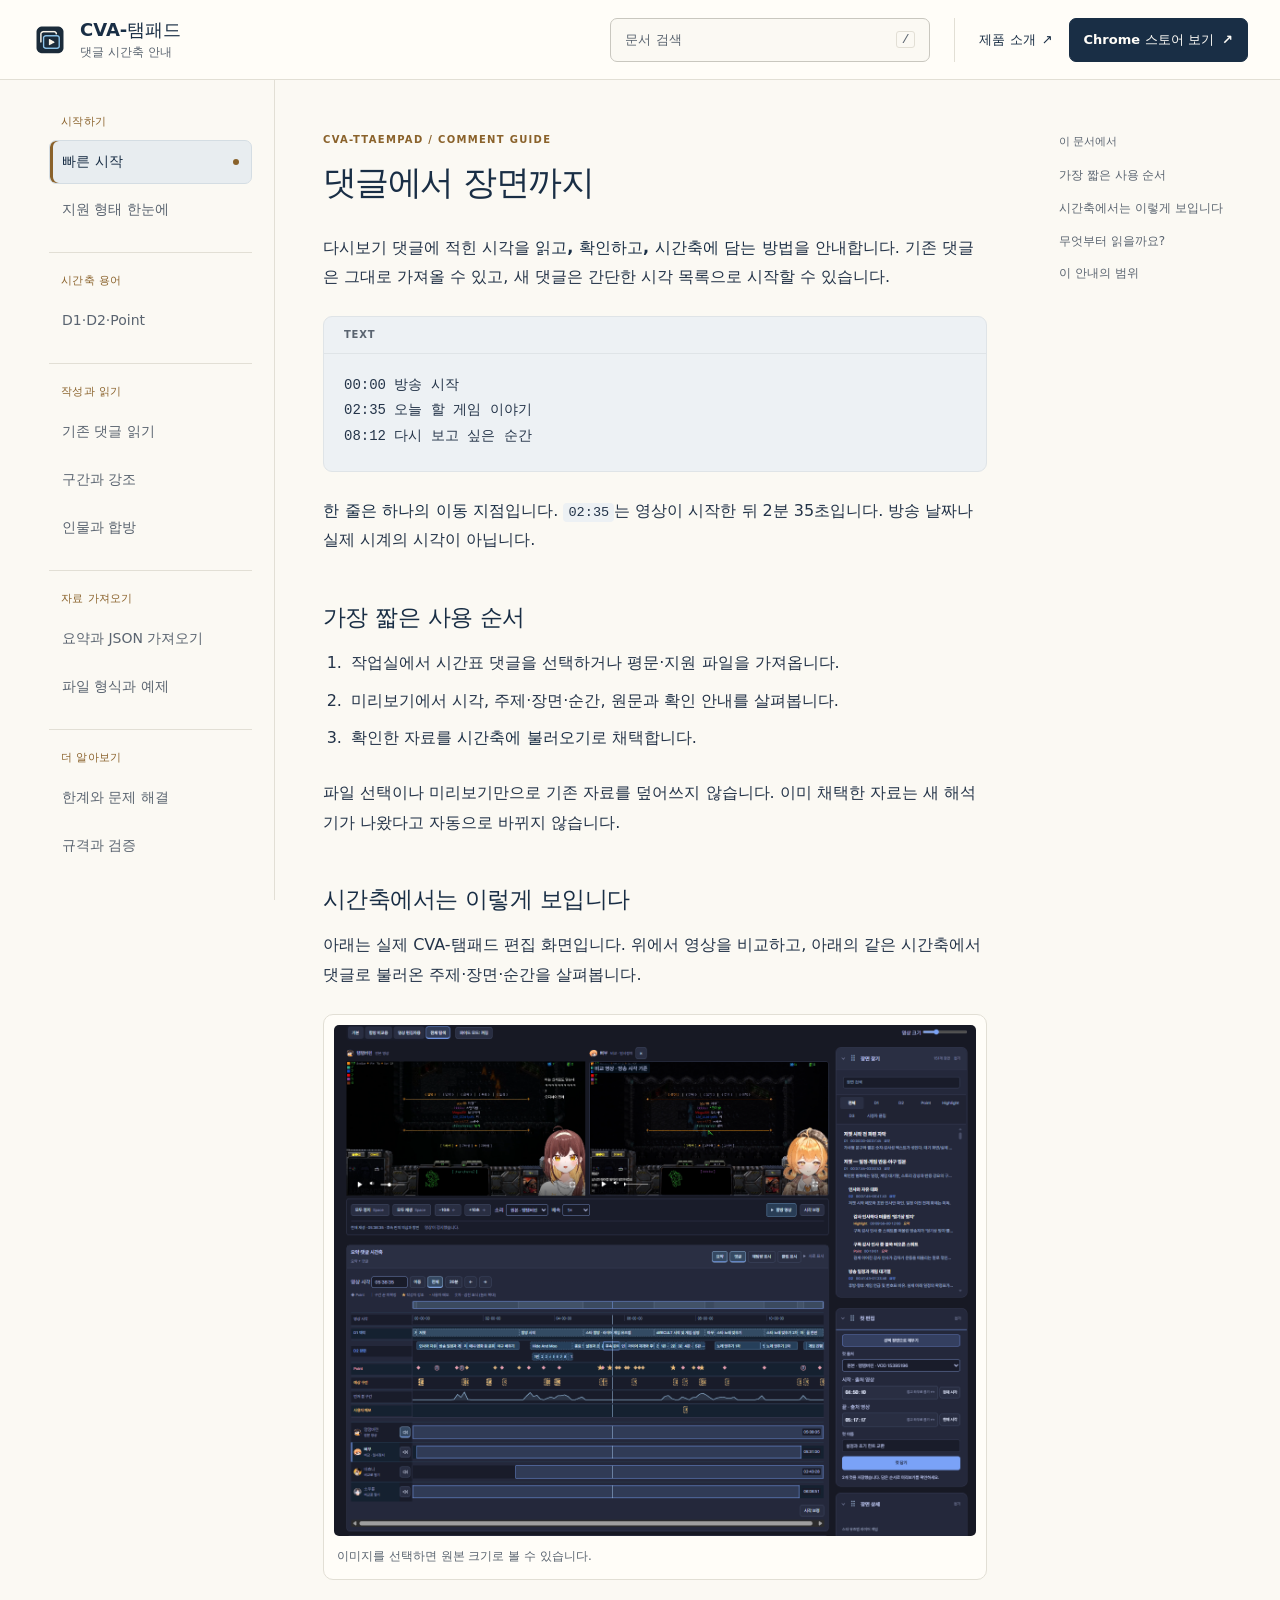
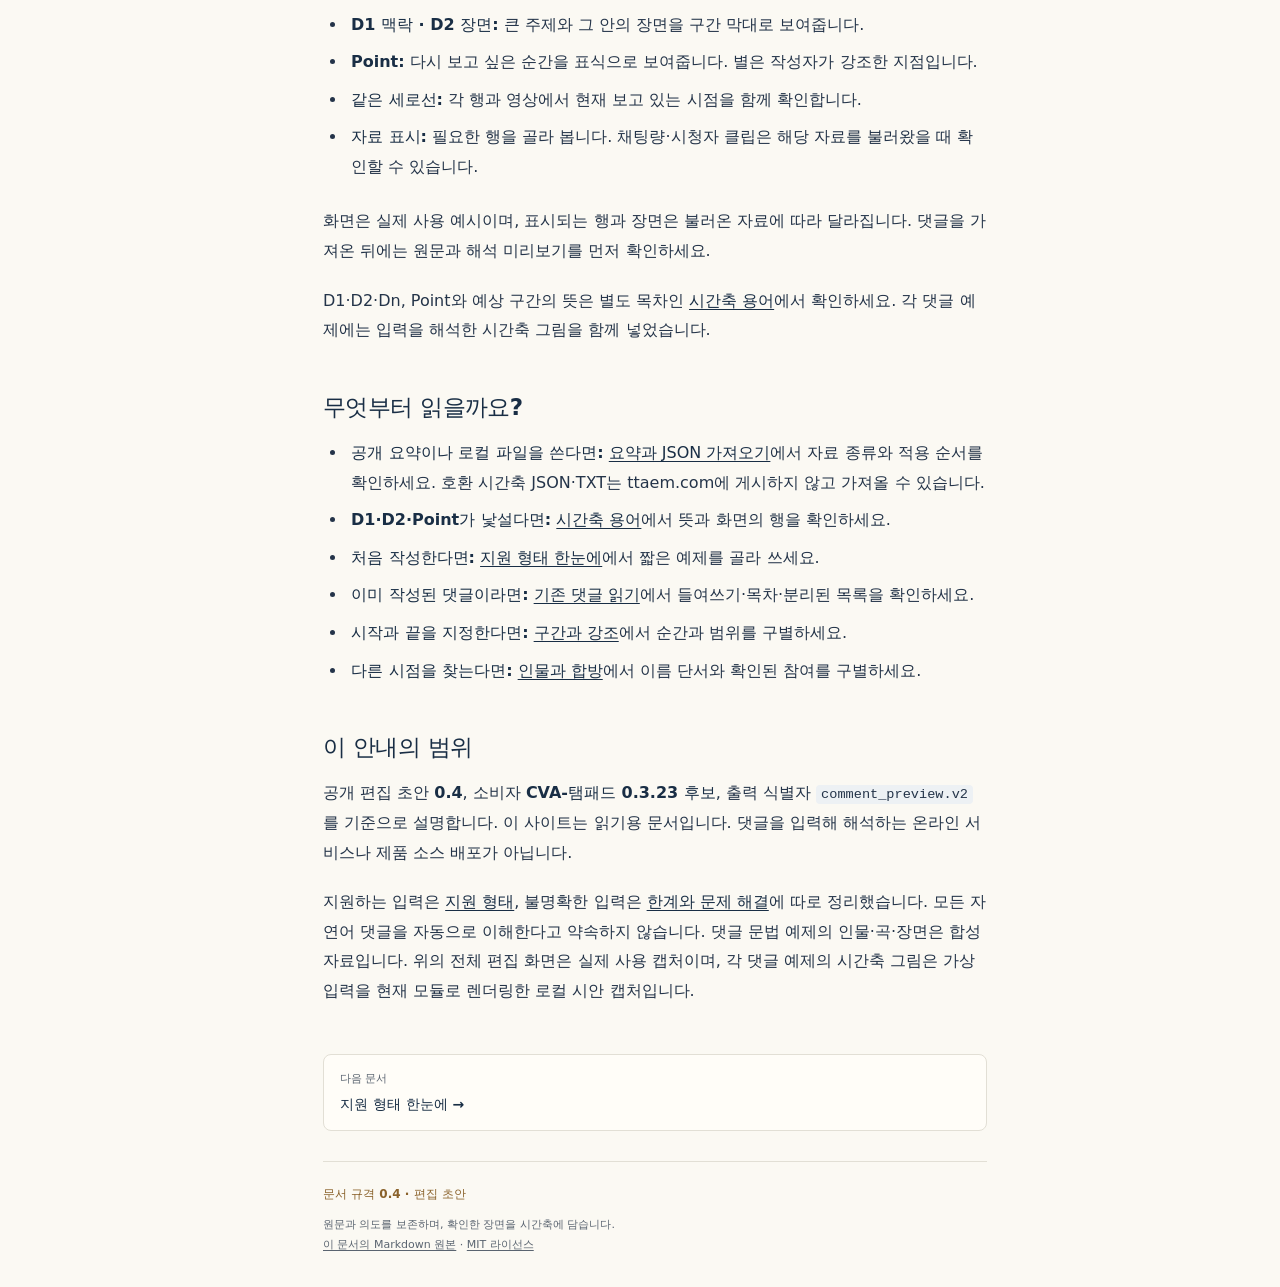
==== commit 7b0a72f7: "docs: explain portable summary timelines and separate glossary navigation" ====
--- a/docs/index.html
+++ b/docs/index.html
@@ -20,15 +20,20 @@
     <aside class="sidebar"><details class="nav-drawer" open><summary>문서 목차</summary><nav aria-label="문서"><div class="nav-section" role="group" aria-labelledby="nav-시작하기"><p id="nav-시작하기" class="nav-group">시작하기</p>
 <a href="index.html" aria-current="page">빠른 시작</a>
 <a href="formats.html">지원 형태 한눈에</a>
-<a href="timeline.html">시간축 읽는 법</a>
+</div>
+<div class="nav-section" role="group" aria-labelledby="nav-시간축-용어"><p id="nav-시간축-용어" class="nav-group">시간축 용어</p>
+<a href="timeline.html">D1·D2·Point</a>
 </div>
 <div class="nav-section" role="group" aria-labelledby="nav-작성과-읽기"><p id="nav-작성과-읽기" class="nav-group">작성과 읽기</p>
 <a href="existing.html">기존 댓글 읽기</a>
 <a href="ranges.html">구간과 강조</a>
 <a href="people.html">인물과 합방</a>
 </div>
+<div class="nav-section" role="group" aria-labelledby="nav-자료-가져오기"><p id="nav-자료-가져오기" class="nav-group">자료 가져오기</p>
+<a href="summary.html">요약과 JSON 가져오기</a>
+<a href="files.html">파일 형식과 예제</a>
+</div>
 <div class="nav-section" role="group" aria-labelledby="nav-더-알아보기"><p id="nav-더-알아보기" class="nav-group">더 알아보기</p>
-<a href="files.html">파일 가져오기</a>
 <a href="limits.html">한계와 문제 해결</a>
 <a href="reference.html">규격과 검증</a>
 </div></nav><div class="sidebar-foot"><span>지원 기준 0.3.23 후보</span><a href="https://github.com/ttaem00/cva-ttaempad-timeline-spec">공개 문서 저장소 ↗</a></div></details></aside>
@@ -46,9 +51,9 @@
 <figure class="screen-figure"><a href="assets/timeline-preview.png" aria-label="원본과 비교 영상 아래에 D1 맥락·D2 장면 막대와 Point 표식, 예상 구간, 먼저 볼 구간, 사용자 메모, 영상별 시각 행이 배치된 실제 CVA-탬패드 화면 — 원본 이미지 보기"><img src="assets/timeline-preview.png" alt="원본과 비교 영상 아래에 D1 맥락·D2 장면 막대와 Point 표식, 예상 구간, 먼저 볼 구간, 사용자 메모, 영상별 시각 행이 배치된 실제 CVA-탬패드 화면" width="1390" height="1108" loading="lazy" decoding="async"></a><figcaption>이미지를 선택하면 원본 크기로 볼 수 있습니다.</figcaption></figure>
 <ul><li><strong>D1 맥락 · D2 장면:</strong> 큰 주제와 그 안의 장면을 구간 막대로 보여줍니다.</li><li><strong>Point:</strong> 다시 보고 싶은 순간을 표식으로 보여줍니다. 별은 작성자가 강조한 지점입니다.</li><li><strong>같은 세로선:</strong> 각 행과 영상에서 현재 보고 있는 시점을 함께 확인합니다.</li><li><strong>자료 표시:</strong> 필요한 행을 골라 봅니다. 채팅량·시청자 클립은 해당 자료를 불러왔을 때 확인할 수 있습니다.</li></ul>
 <p>화면은 실제 사용 예시이며, 표시되는 행과 장면은 불러온 자료에 따라 달라집니다. 댓글을 가져온 뒤에는 원문과 해석 미리보기를 먼저 확인하세요.</p>
-<p>D1·D2·Dn, Point와 예상 구간의 뜻은 <a href="timeline.html">시간축 읽는 법</a>에서 확인하세요. 각 댓글 예제에는 입력을 해석한 시간축 그림을 함께 넣었습니다.</p>
+<p>D1·D2·Dn, Point와 예상 구간의 뜻은 별도 목차인 <a href="timeline.html">시간축 용어</a>에서 확인하세요. 각 댓글 예제에는 입력을 해석한 시간축 그림을 함께 넣었습니다.</p>
 <h2 id="무엇부터-읽을까요">무엇부터 읽을까요?</h2>
-<ul><li><strong>처음 작성한다면:</strong> <a href="formats.html">지원 형태 한눈에</a>에서 짧은 예제를 골라 쓰세요.</li><li><strong>이미 작성된 댓글이라면:</strong> <a href="existing.html">기존 댓글 읽기</a>에서 들여쓰기·목차·분리된 목록을 확인하세요.</li><li><strong>시작과 끝을 지정한다면:</strong> <a href="ranges.html">구간과 강조</a>에서 순간과 범위를 구별하세요.</li><li><strong>다른 시점을 찾는다면:</strong> <a href="people.html">인물과 합방</a>에서 이름 단서와 확인된 참여를 구별하세요.</li></ul>
+<ul><li><strong>공개 요약이나 로컬 파일을 쓴다면:</strong> <a href="summary.html">요약과 JSON 가져오기</a>에서 자료 종류와 적용 순서를 확인하세요. 호환 시간축 JSON·TXT는 ttaem.com에 게시하지 않고 가져올 수 있습니다.</li><li><strong>D1·D2·Point가 낯설다면:</strong> <a href="timeline.html">시간축 용어</a>에서 뜻과 화면의 행을 확인하세요.</li><li><strong>처음 작성한다면:</strong> <a href="formats.html">지원 형태 한눈에</a>에서 짧은 예제를 골라 쓰세요.</li><li><strong>이미 작성된 댓글이라면:</strong> <a href="existing.html">기존 댓글 읽기</a>에서 들여쓰기·목차·분리된 목록을 확인하세요.</li><li><strong>시작과 끝을 지정한다면:</strong> <a href="ranges.html">구간과 강조</a>에서 순간과 범위를 구별하세요.</li><li><strong>다른 시점을 찾는다면:</strong> <a href="people.html">인물과 합방</a>에서 이름 단서와 확인된 참여를 구별하세요.</li></ul>
 <h2 id="이-안내의-범위">이 안내의 범위</h2>
 <p>공개 편집 초안 <strong>0.4</strong>, 소비자 <strong>CVA-탬패드 0.3.23 후보</strong>, 출력 식별자 <code>comment_preview.v2</code>를 기준으로 설명합니다. 이 사이트는 읽기용 문서입니다. 댓글을 입력해 해석하는 온라인 서비스나 제품 소스 배포가 아닙니다.</p>
 <p>지원하는 입력은 <a href="formats.html">지원 형태</a>, 불명확한 입력은 <a href="limits.html">한계와 문제 해결</a>에 따로 정리했습니다. 모든 자연어 댓글을 자동으로 이해한다고 약속하지 않습니다. 댓글 문법 예제의 인물·곡·장면은 합성 자료입니다. 위의 전체 편집 화면은 실제 사용 캡처이며, 각 댓글 예제의 시간축 그림은 가상 입력을 현재 모듈로 렌더링한 로컬 시안 캡처입니다.</p></article><nav class="page-turn" aria-label="이전 다음 문서"><a href="formats.html"><small>다음 문서</small><span>지원 형태 한눈에 →</span></a></nav><footer><p class="doc-meta">문서 규격 0.4 · 편집 초안</p>원문과 의도를 보존하며, 확인한 장면을 시간축에 담습니다.<br><a href="source/index.md">이 문서의 Markdown 원본</a> · <a href="https://github.com/ttaem00/cva-ttaempad-timeline-spec/blob/main/LICENSE">MIT 라이선스</a></footer></main>
